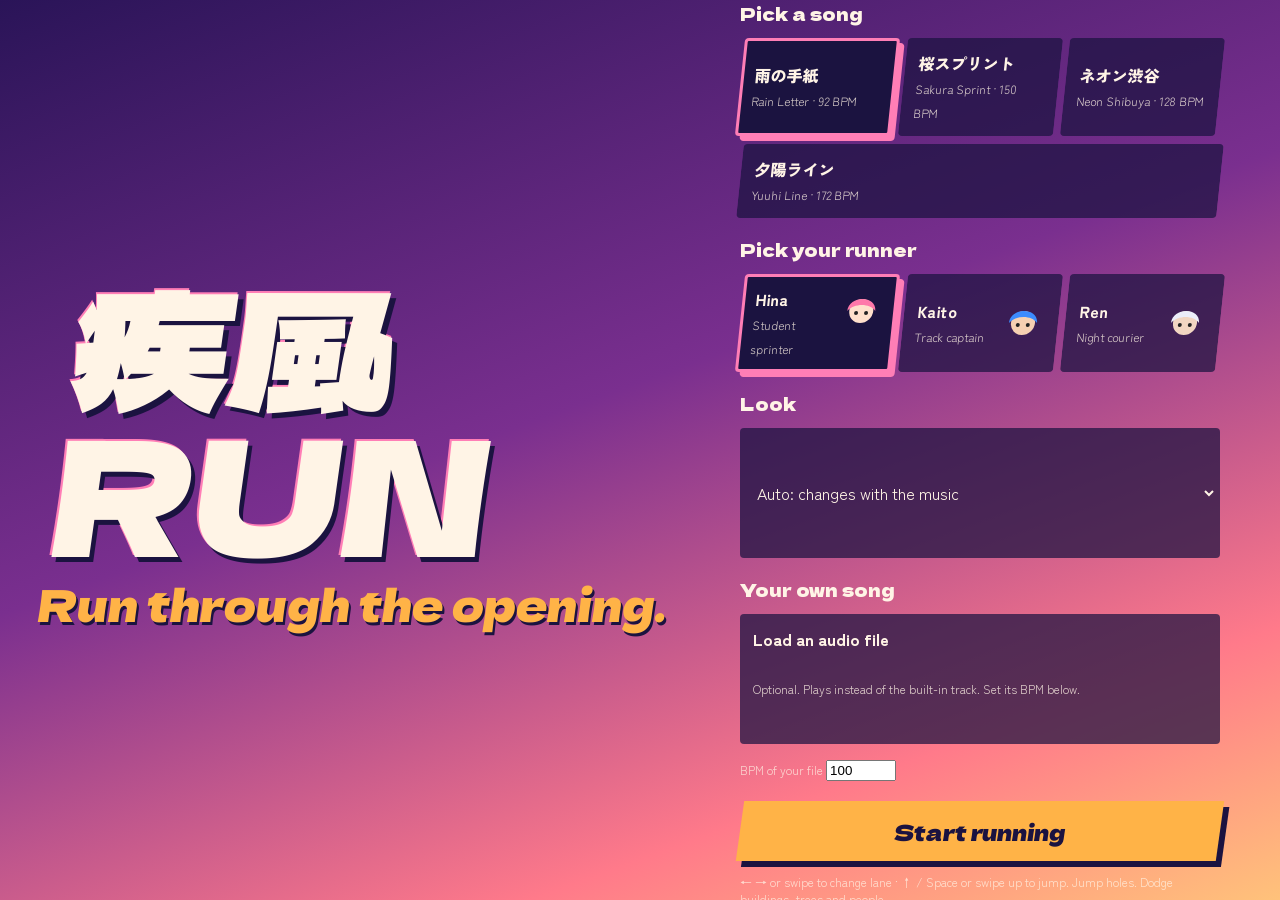
==== index.html @ 224f4721 "Initial commit: Hayate Run browser runner game" ====
<!doctype html>
<html lang="en"><head><meta charset="utf-8">
<meta name="viewport" content="width=device-width, initial-scale=1, viewport-fit=cover">
<title>Hayate Run</title>
<link href="https://fonts.googleapis.com/css2?family=Dela+Gothic+One&family=Zen+Kaku+Gothic+New:wght@500;900&display=swap" rel="stylesheet">
<style>
:root{--ink:#1b1340;--sakura:#ff7eb6;--sun:#ffb347;--mint:#3de0d0;--paper:#fff4e6;--disp:'Dela Gothic One',Impact,sans-serif;--body:'Zen Kaku Gothic New','Hiragino Sans',sans-serif}
*{box-sizing:border-box}
html,body{height:100%;margin:0;background:#1b1340;color:var(--paper);font-family:var(--body);overflow:hidden;touch-action:none;-webkit-user-select:none;user-select:none}
:root{padding-top:env(safe-area-inset-top,0px);padding-bottom:env(safe-area-inset-bottom,0px)}
canvas{position:fixed;inset:0;width:100%;height:100%}
.scr{position:fixed;inset:0;display:flex;align-items:center;justify-content:center;gap:4vw;padding:24px;background:linear-gradient(160deg,#2a1458 0%,#7a2f8f 45%,#ff7a8a 80%,#ffc27a 100%);z-index:5}
.scr.off{display:none}
.title{transform:skewX(-8deg);flex:0 1 auto}
.title b{display:block;font:400 clamp(64px,13vw,160px)/.9 var(--disp);color:var(--paper);text-shadow:5px 5px 0 var(--ink),-2px -2px 0 var(--sakura)}
.title i{display:block;font:400 clamp(22px,4vw,44px)/1.2 var(--disp);font-style:normal;color:var(--sun);margin-top:.4em;text-shadow:3px 3px 0 var(--ink)}
.panel{width:min(480px,100%);display:flex;flex-direction:column;gap:12px}
h2{margin:6px 0 0;font:400 18px var(--disp)}
.row{display:flex;gap:8px;flex-wrap:wrap}
.card{flex:1 1 130px;background:rgba(27,19,64,.72);color:var(--paper);border:3px solid transparent;border-radius:4px;padding:10px;text-align:left;font:inherit;cursor:pointer;transform:skewX(-6deg)}
.card[aria-pressed=true]{border-color:var(--sakura);background:var(--ink);box-shadow:5px 5px 0 var(--sakura)}
.card:focus-visible,.go:focus-visible{outline:3px solid var(--mint);outline-offset:2px}
.card strong{display:block;font-weight:900;font-size:16px}.card span{font-size:12px;opacity:.8}
.card svg{width:44px;height:44px;float:right;margin-left:6px}
.go{margin-top:8px;font:400 22px var(--disp);padding:14px;border:0;background:var(--sun);color:var(--ink);cursor:pointer;transform:skewX(-8deg);box-shadow:6px 6px 0 var(--ink)}
.go:active{transform:skewX(-8deg) translate(3px,3px);box-shadow:3px 3px 0 var(--ink)}
small.h{opacity:.75;font-size:12px}
#hud{position:fixed;top:calc(env(safe-area-inset-top,0px) + 8vh);left:16px;right:16px;display:flex;justify-content:space-between;font:400 22px var(--disp);text-shadow:2px 2px 0 var(--ink);z-index:2;pointer-events:none}
#hud #hp{color:var(--sakura)}
#cap{position:fixed;left:50%;top:22%;font:400 clamp(40px,10vw,110px) var(--disp);color:var(--paper);text-shadow:5px 5px 0 var(--ink),-3px -3px 0 var(--sakura);white-space:nowrap;opacity:0;pointer-events:none;z-index:2;transform:translateX(-50%) skewX(-10deg)}
#cap.pop{animation:pop 1.1s ease-out}
@keyframes pop{0%{opacity:0;transform:translateX(-30%) skewX(-10deg) scale(1.4)}12%{opacity:1;transform:translateX(-50%) skewX(-10deg)}70%{opacity:1}100%{opacity:0;transform:translateX(-62%) skewX(-10deg)}}
#cred{position:fixed;left:6vw;bottom:14vh;z-index:2;pointer-events:none;opacity:0;transform:skewX(-8deg)}
#cred.pop{animation:cr 4s ease-out}
#cred b{display:block;font:400 clamp(28px,6vw,64px) var(--disp);text-shadow:4px 4px 0 var(--ink)}
#cred span{font-weight:900;font-size:clamp(14px,2.4vw,22px);background:var(--ink);padding:2px 10px}
@keyframes cr{0%{opacity:0;transform:translateX(-40px) skewX(-8deg)}10%,75%{opacity:1;transform:skewX(-8deg)}100%{opacity:0}}
#end h1{font:400 clamp(40px,9vw,90px) var(--disp);margin:0;transform:skewX(-8deg);text-shadow:5px 5px 0 var(--ink)}
#sty{position:fixed;right:5vw;bottom:calc(env(safe-area-inset-bottom,0px) + 10vh);font:400 22px var(--disp);opacity:0;z-index:2;background:var(--sun);color:var(--ink);padding:2px 12px;transform:skewX(-10deg);pointer-events:none}
#sty.pop{animation:sty 2s}@keyframes sty{0%{opacity:0;transform:translateX(40px) skewX(-10deg)}10%,80%{opacity:1;transform:skewX(-10deg)}100%{opacity:0}}
select.card{transform:none;width:100%}
@media(max-width:760px){.scr{flex-direction:column;justify-content:flex-start;overflow:auto;gap:12px}.title{margin-top:8px}}
@media(prefers-reduced-motion:reduce){#cap.pop,#cred.pop{animation-duration:.01s}}
</style></head><body>
<canvas id="c"></canvas>
<div id="hud"><span id="sc">0 m</span><span id="hp"></span></div>
<div id="sty"></div><div id="cap"></div><div id="cred"><b id="c1"></b><span id="c2"></span></div>

<div class="scr" id="menu">
  <div class="title"><b>疾風<br>RUN</b><i>Run through the opening.</i></div>
  <div class="panel">
    <h2>Pick a song</h2><div class="row" id="songs"></div>
    <h2>Pick your runner</h2><div class="row" id="chars"></div>
    <h2>Look</h2><select id="look" class="card"><option value="0">Auto: changes with the music</option><option value="1">Anime</option><option value="2">Cartoon</option><option value="3">Paper</option><option value="4">Manga</option><option value="5">Comic</option><option value="6">3D</option><option value="7">Flat 2D</option><option value="8">Realistic</option></select>
    <h2>Your own song</h2><label class="card" style="transform:none"><input id="file" type="file" accept="audio/*" hidden><strong>Load an audio file</strong><br><span id="fn">Optional. Plays instead of the built-in track. Set its BPM below.</span></label>
    <label><small class="h">BPM of your file </small><input id="bpm" type="number" value="100" min="60" max="200" style="width:70px"></label>
    <button class="go" id="go">Start running</button>
    <small class="h">← → or swipe to change lane · ↑ / Space or swipe up to jump. Jump holes. Dodge buildings, trees and people.</small>
  </div>
</div>
<div class="scr off" id="end"><div class="panel" style="text-align:center;align-items:center"><h1 id="eh"></h1><h2 id="es"></h2><button class="go" id="again">Run again</button></div></div>

<script>
const $=s=>document.querySelector(s),cv=$('#c'),ctx=cv.getContext('2d');
const RM=matchMedia('(prefers-reduced-motion:reduce)').matches;
let W,H;function rs(){const d=Math.min(devicePixelRatio||1,2);W=innerWidth;H=innerHeight;cv.width=W*d;cv.height=H*d;ctx.setTransform(d,0,0,d,0,0)}
addEventListener('resize',rs);rs();

/* ---------- data ---------- */
const SC=[0,1,5,7,8]; // Japanese "in" scale
const SONGS=[
{rain:1,sc:[0,2,3,5,7,8,10],n:'Rain Letter',jp:'雨の手紙',bpm:92,root:57,bass:[0,5,2,6],sky:['#161d38','#4d5f96','#c7b4d8'],bld:[[60,70,110],[80,92,135],[100,105,150]],
 mel:[7,-1,6,4,-1,4,2,-1,3,-1,4,6,-1,4,3,-1,7,-1,8,9,-1,8,6,-1,7,6,4,3,2,-1,-1,-1]},
{n:'Sakura Sprint',jp:'桜スプリント',bpm:150,root:57,bass:[0,3,2,4],sky:['#2a1458','#ff6fa5','#ffc27a'],bld:[[70,50,120],[110,70,150],[150,90,170]],
 mel:[4,-1,5,7,-1,5,4,2,4,-1,5,7,9,7,5,-1,2,-1,4,5,-1,4,2,0,2,4,5,4,2,0,-1,-1]},
{n:'Neon Shibuya',jp:'ネオン渋谷',bpm:128,root:52,bass:[0,0,3,2],sky:['#06143a','#2b6cff','#3de0d0'],bld:[[30,50,110],[40,80,150],[20,110,160]],
 mel:[7,-1,-1,5,7,9,-1,7,5,-1,4,5,-1,2,4,-1,7,-1,9,10,9,7,5,-1,4,5,4,2,0,-1,2,-1]},
{n:'Yuuhi Line',jp:'夕陽ライン',bpm:172,root:55,bass:[2,0,3,4],sky:['#3a0d2e','#ff5a3c','#ffd36b'],bld:[[110,40,70],[150,60,70],[90,30,90]],
 mel:[5,5,7,9,7,5,4,-1,2,4,5,4,2,-1,0,-1,5,5,7,9,10,9,7,5,4,5,7,5,4,2,0,-1]}];
const CHARS=[
{n:'Hina',role:'Student sprinter',hair:[255,120,170],skin:[255,224,204],top:[245,245,255],legs:[30,44,120],eye:[255,90,150],long:1,skirt:1,rib:1},
{n:'Kaito',role:'Track captain',hair:[60,140,255],skin:[246,208,178],top:[255,140,40],legs:[30,34,62],eye:[40,90,210],spike:1,band:1,acc:[255,255,255]},
{n:'Ren',role:'Night courier',hair:[236,238,250],skin:[242,214,194],top:[34,34,46],legs:[70,34,56],eye:[255,60,90],scarf:1,acc:[255,60,90]}];
const PEOPLE=[{hair:[50,40,60],skin:[255,220,196],top:[255,200,90],legs:[60,60,100],eye:[60,60,90],long:1,skirt:1},{hair:[130,80,50],skin:[246,208,178],top:[90,200,255],legs:[40,40,70],eye:[60,60,90],spike:1},{hair:[255,230,120],skin:[255,224,204],top:[240,240,240],legs:[200,80,120],eye:[90,60,140],long:1,skirt:1,rib:1},{hair:[30,30,40],skin:[246,208,178],top:[255,110,110],legs:[40,40,60],eye:[40,40,60]}];
const MODES=[{ox:0,oy:3.4,oz:-7.5,la:9,fov:1,roll:0},{ox:6.5,oy:1.4,oz:-1.5,la:1,fov:1.15,roll:.07},{ox:0,oy:12,oz:-5,la:5,fov:.95,roll:0},{ox:-3.2,oy:.7,oz:-4,la:6,fov:1.35,roll:-.1},
{ox:0,oy:16,oz:-3,la:5,fov:1.05,roll:0},{ox:.9,oy:2.7,oz:-3.8,la:7,fov:1.5,roll:0},{ox:0,oy:6,oz:-16,la:10,fov:.8,roll:0},{ox:2,oy:1.8,oz:-3.4,la:3,fov:1.5,roll:.16}];
const STY=[
{k:'anime',n:'Anime',w:'疾風',sh:1,ol:1.6,olc:'#1b1340',bloom:.45,hill:'#6b5aa8',gnd:'#2b1f4f',road:['#5a4a86','#52427c'],walk:['#3d3566','#392f60']},
{k:'cartoon',n:'Cartoon',w:'BOING!',sh:.5,ol:3.5,olc:'#111',bloom:.15,sky:['#3ab8ff','#8fe3ff','#fff3a0'],hill:'#4fd0a0',gnd:'#6be28a',road:['#ff9ec7','#ff8ab9'],walk:['#ffe36e','#ffd84a'],bc:[[255,120,120],[120,200,255],[255,220,90]]},
{k:'paper',n:'Paper',w:'紙',sh:.35,ol:1.2,olc:'#5a3d2b',paper:1,bloom:.1,shd:['rgba(70,45,20,.5)',0,5,6],sky:['#f6e7c8','#f1d3a6','#efc39a'],hill:'#d9a77a',gnd:'#d9bf8f',road:['#c9a27a','#bf986f'],walk:['#e6cfa3','#ddc596'],bc:[[230,190,150],[200,160,120],[240,215,170]]},
{k:'manga',n:'Manga',w:'ドン！',sh:.2,ol:2.8,olc:'#000',gray:1,tone:1,sky:['#ffffff','#f1f1f1','#dcdcdc'],hill:'#bbb',gnd:'#e8e8e8',road:['#8a8a8a','#7d7d7d'],walk:['#bdbdbd','#b0b0b0'],bc:[[235,235,235],[200,200,200],[250,250,250]]},
{k:'comic',n:'Comic',w:'POW!',sh:.6,ol:3.2,olc:'#000',dots:1,bloom:.1,sky:['#ffe14d','#ff9a3d','#ff4f9a'],hill:'#ff4f9a',gnd:'#ff7ab8',road:['#3a2d7c','#33276f'],walk:['#ffd23f','#f5c518'],bc:[[255,80,140],[80,200,255],[255,220,60]]},
{k:'3d',n:'3D',w:'DEPTH',sh:1.8,ol:0,bloom:.9,shd:['rgba(0,0,0,.45)',16,0,8],sky:['#050a22','#1a4fd0','#3de0d0'],hill:'#16307a',gnd:'#101638',road:['#2a3358','#242c4e'],walk:['#3b4676','#343e6a'],bc:[[60,90,200],[40,150,200],[110,80,200]]},
{k:'flat',n:'Flat 2D',w:'2D',sh:0,ol:0,bloom:0,sky:['#ffd36b','#ffd36b','#ffd36b'],hill:'#ffb04a',gnd:'#ff8a5b',road:['#5b6bff','#5560f0'],walk:['#3b44c0','#3b44c0'],bc:[[91,107,255],[255,111,145],[60,200,170]]},
{k:'real',n:'Realistic',w:'REAL',sh:1.4,ol:0,bloom:.3,real:1,shd:['rgba(0,0,0,.5)',12,0,6],sky:['#2a3342','#6b7a8f','#b9b8b0'],hill:'#3a4656',gnd:'#2c3a2c',road:['#3b3d44','#36383f'],walk:['#585a60','#52545a'],bc:[[92,88,96],[110,100,92],[72,78,90]]}];
let ST=STY[0];
const STYSEQ=[0,5,1,6,3,7,4,2],DROPSEQ=[6,7,3,4,1,2,0,7];
function mkPat(w,fn){const c=document.createElement('canvas');c.width=c.height=w;fn(c.getContext('2d'),w);return ctx.createPattern(c,'repeat')}
const pDot=(col,w,r)=>mkPat(w,(x,z)=>{x.fillStyle='#fff';x.fillRect(0,0,z,z);x.fillStyle=col;x.beginPath();x.arc(z/2,z/2,r,0,7);x.fill()});
const pK=pDot('#555',12,3),pC=pDot('#ff4f9a',18,5.5),pPaper=mkPat(128,(x,z)=>{x.fillStyle='#fff';x.fillRect(0,0,z,z);for(let i=0;i<900;i++){x.fillStyle=`rgba(120,90,50,${Math.random()*.2})`;x.fillRect(Math.random()*z,Math.random()*z,1+Math.random()*2,1)}});
const bc=document.createElement('canvas'),bx=bc.getContext('2d');
const SEQ=[0,1,0,7,0,3,0,2],WORDS=['駆け抜けろ！','風になれ','止まるな','未来へ','全力疾走！'];
const LANE=2.4;
const rgb=(c,k=1)=>`rgb(${Math.min(255,c[0]*k|0)},${Math.min(255,c[1]*k|0)},${Math.min(255,c[2]*k|0)})`;

/* ---------- menu ---------- */
let si=0,ci=0;
const icon=c=>`<svg viewBox="0 0 44 44"><circle cx="22" cy="24" r="12" fill="${rgb(c.skin)}"/><path d="M8 24C8 8 36 8 36 24 30 16 14 16 8 24Z" fill="${rgb(c.hair)}"/><circle cx="17" cy="26" r="2" fill="#222"/><circle cx="27" cy="26" r="2" fill="#222"/></svg>`;
function build(id,arr,get,html){const el=$(id);el.innerHTML='';arr.forEach((a,i)=>{const b=document.createElement('button');b.className='card';b.innerHTML=html(a);b.setAttribute('aria-pressed',i==get());b.onclick=()=>{set(i);[...el.children].forEach((x,j)=>x.setAttribute('aria-pressed',j==i))};el.appendChild(b)})}
let set;
set=i=>{si=i};build('#songs',SONGS,()=>si,s=>`<strong>${s.jp}</strong><span>${s.n} · ${s.bpm} BPM</span>`);
set=i=>{ci=i};build('#chars',CHARS,()=>ci,c=>`${icon(c)}<strong>${c.n}</strong><span>${c.role}</span>`);
// rebind song handlers (build captured `set` at click time, so rebuild songs with its own setter)
(()=>{const el=$('#songs');[...el.children].forEach((b,i)=>b.onclick=()=>{si=i;[...el.children].forEach((x,j)=>x.setAttribute('aria-pressed',j==i))})})();

/* ---------- audio (original synth tracks) ---------- */
let ac,master,noise,t0,nextT,step,song,timer,lp,src,rn,custom;
const mf=m=>440*Math.pow(2,(m-69)/12),dg=d=>{const S=song.sc||SC,n=S.length;return S[((d%n)+n)%n]+12*Math.floor(d/n)};
function tone(f,t,d,type,v){const o=ac.createOscillator(),g=ac.createGain();o.type=type;o.frequency.value=f;g.gain.setValueAtTime(v,t);g.gain.exponentialRampToValueAtTime(.0008,t+d);o.connect(g);g.connect(master);o.start(t);o.stop(t+d+.02)}
function kick(t,v=.9){const o=ac.createOscillator(),g=ac.createGain();o.frequency.setValueAtTime(150,t);o.frequency.exponentialRampToValueAtTime(40,t+.12);g.gain.setValueAtTime(v,t);g.gain.exponentialRampToValueAtTime(.001,t+.18);o.connect(g);g.connect(master);o.start(t);o.stop(t+.2)}
function hat(t,v,hp,d=.06){const n=ac.createBufferSource(),g=ac.createGain(),f=ac.createBiquadFilter();n.buffer=noise;f.type='highpass';f.frequency.value=hp;g.gain.setValueAtTime(v,t);g.gain.exponentialRampToValueAtTime(.001,t+d);n.connect(f);f.connect(g);g.connect(master);n.start(t);n.stop(t+d+.02)}
function riser(t,d){const o=ac.createOscillator(),g=ac.createGain();o.type='sawtooth';o.frequency.setValueAtTime(160,t);o.frequency.exponentialRampToValueAtTime(2400,t+d);g.gain.setValueAtTime(.005,t);g.gain.exponentialRampToValueAtTime(.09,t+d*.98);g.gain.linearRampToValueAtTime(0,t+d+.05);o.connect(g);g.connect(master);o.start(t);o.stop(t+d+.1)}
// structure in beats: 0-16 intro, 16-48 verse, 48-64 build (crescendo), 64-112 drop, 112-128 outro
function sched(){while(nextT<ac.currentTime+.25){const bs=60/song.bpm,sd=bs/2,t=nextT,i=step%32,b=step/2,ch=song.bass[(step>>3)%4],build=b>=48&&b<64,drop=b>=64&&b<112;
 if(step==0)lp.frequency.setValueAtTime(2500,t);
 if(step==32){lp.frequency.setValueAtTime(2500,t);lp.frequency.exponentialRampToValueAtTime(16000,t+bs*8)}
 if(step==96){lp.frequency.setValueAtTime(1200,t);lp.frequency.exponentialRampToValueAtTime(16000,t+bs*16);riser(t,bs*16)}
 if(step==224){lp.frequency.setValueAtTime(16000,t);lp.frequency.exponentialRampToValueAtTime(2500,t+bs*8)}
 const an=song.root+dg(ch+[0,2,4,7,4,2,4,2][step%8])+12;
 tone(mf(an),t,sd*3,'triangle',drop?.06:.1);tone(mf(an+12),t,sd*2,'sine',.04);
 if(step%8==0)tone(mf(song.root+dg(ch)),t,sd*8,'sawtooth',build?.04:.025);
 if(b>=8&&step%2==0)tone(mf(song.root-12+dg(ch)),t,sd*1.8,'triangle',.28);
 const m=song.mel[i];if(m>=0&&b>=24&&b<112){tone(mf(song.root+12+dg(m)),t,sd*1.7,drop?'square':'triangle',drop?.06:.1);if(drop)tone(mf(song.root+24+dg(m)),t,sd*1.2,'sawtooth',.025)}
 if(b>=16&&b<48){if(step%8==0)kick(t,.5);if(b>=32&&step%2)hat(t,.1,8000)}
 if(build){if(step%2==0)hat(t,.15+.35*(b-48)/16,2500);if(b>=56)hat(t+sd/2,.3,2500);if(b>=62){hat(t+sd/4,.4,2500);hat(t+sd*.75,.4,2500)}}
 if(drop){if(step%2==0)kick(t,1);if(step%4==2)hat(t,.6,2200);if(step%2)hat(t,.22,8000);if(step==128)hat(t,.9,1500,.9)}
 nextT+=sd;step++}}
function startMusic(){ac=ac||new (window.AudioContext||window.webkitAudioContext)();ac.resume();
 master=ac.createGain();master.gain.value=.55;lp=ac.createBiquadFilter();lp.type='lowpass';lp.frequency.value=song.buf?20000:2500;master.connect(lp);lp.connect(ac.destination);
 noise=ac.createBuffer(1,ac.sampleRate*.2,ac.sampleRate);const d=noise.getChannelData(0);for(let i=0;i<d.length;i++)d[i]=Math.random()*2-1;
 step=0;t0=nextT=ac.currentTime+.15;
 if(song.buf){src=ac.createBufferSource();src.buffer=song.buf;src.connect(master);src.start(t0)}else timer=setInterval(sched,40)}
function stopMusic(){clearInterval(timer);if(src){try{src.stop()}catch(e){}src=null}if(master)master.gain.setTargetAtTime(0,ac.currentTime,.1)}

/* ---------- camera / projection ---------- */
const cam={...MODES[0],x:0,y:3,z:-7,yaw:0,pit:0,roll:0};
function P(x,y,z,clamp){const dx=x-cam.x,dy=y-cam.y,dz=z-cam.z,c=Math.cos(cam.yaw),s=Math.sin(cam.yaw);
 const x1=dx*c-dz*s,z1=dx*s+dz*c,cp=Math.cos(cam.pit),sp=Math.sin(cam.pit);
 const y1=dy*cp-z1*sp;let z2=dy*sp+z1*cp;if(z2<.3){if(!clamp)return null;z2=.3}
 const f=Math.min(H*.95,W*1.1)*cam.fov/z2;return[W/2+x1*f,H/2-y1*f,z2,f]}
function quad(a,b,c,d,fill,ol){if(!a||!b||!c||!d)return;ctx.fillStyle=fill;ctx.beginPath();ctx.moveTo(a[0],a[1]);ctx.lineTo(b[0],b[1]);ctx.lineTo(c[0],c[1]);ctx.lineTo(d[0],d[1]);ctx.closePath();ctx.fill();if(ol&&ST.ol){ctx.strokeStyle=ST.olc;ctx.lineWidth=ST.ol;ctx.lineJoin='round';ctx.stroke()}}
function box(x,y,z,w,h,d,c){const x0=x-w/2,x1=x+w/2,z0=z-d/2,z1=z+d/2,y1=y+h;
 const A=P(x0,y,z0),B=P(x1,y,z0),C=P(x1,y1,z0),D=P(x0,y1,z0),E=P(x0,y,z1),F=P(x1,y,z1),G=P(x1,y1,z1),K=P(x0,y1,z1);
 [[D,C,G,K,1.15],[A,B,C,D,.92],[E,F,G,K,.7],[A,E,K,D,.74],[B,F,G,C,.82]].filter(f=>f[0]&&f[1]&&f[2]&&f[3])
 .sort((a,b)=>(b[0][2]+b[1][2]+b[2][2]+b[3][2])-(a[0][2]+a[1][2]+a[2][2]+a[3][2])).forEach(f=>quad(f[0],f[1],f[2],f[3],rgb(c,1+(f[4]-1)*ST.sh),1))}
function ball(x,y,z,r,fill){const p=P(x,y,z);if(!p)return;ctx.fillStyle=fill;ctx.beginPath();ctx.arc(p[0],p[1],r*p[3],0,7);ctx.fill();if(ST.ol){ctx.strokeStyle=ST.olc;ctx.lineWidth=ST.ol;ctx.stroke()}}
function wins(x,z,w,h,d){const zz=z-d/2-.02,cols=3,rows=Math.floor(h/1.4);if(zz-cam.z<2)return;
 for(let r=0;r<rows;r++)for(let c=0;c<cols;c++){const wx=x-w/2+(c+.5)*w/cols,wy=.7+r*1.4;
 quad(P(wx-.22,wy,zz),P(wx+.22,wy,zz),P(wx+.22,wy+.6,zz),P(wx-.22,wy+.6,zz),(r*7+c*3)%4==0?'#ffe9a0':'#26335f')}}

/* ---------- game state ---------- */
let G,objs,decor,petals,running=false,last=0,lines=[];
const sg=[];for(let i=0;i<44;i++)lines.push(Math.random()*6.28);
function reset(){song=SONGS[si];const ch=CHARS[ci];
 G={ts:1,tsT:1,bp:0,styT:0,lock:0,t:0,dist:0,px:0,lane:0,py:0,vy:0,ph:0,lives:3,inv:0,pulse:0,flash:0,red:0,shake:0,mode:0,lastBeat:-1,next:22,ch,cap:0};
 objs=[];decor=[];for(let i=0;i<30;i++){const side=i%2?1:-1;decor.push(mkDecor(side,(i>>1)*10+Math.random()*4))}
 petals=Array.from({length:36},()=>({x:Math.random(),y:Math.random(),v:.05+Math.random()*.1,r:3+Math.random()*4,s:Math.random()*6}));
 Object.assign(cam,MODES[0])}
function mkDecor(side,z){return{x:side*(7.5+Math.random()*7),z,w:3+Math.random()*3,h:5+Math.random()*14,d:4,ci:Math.random()*3|0,sd:Math.random()*9|0,tree:Math.random()<.3,th:3+Math.random()*2}}
function spawnRow(){const types=['building','tree','person','hole','hole','tree','person'];const n=Math.random()<.45?2:1;const lanes=[-1,0,1].sort(()=>Math.random()-.5).slice(0,n);
 lanes.forEach(l=>{const t=types[Math.random()*types.length|0],o={t,x:l*LANE,z:95,hit:false,ci:Math.random()*3|0,sd:Math.random()*9|0};
  if(t=='building'){o.w=2.2;o.d=3;o.h=4+Math.random()*4}
  if(t=='tree'){o.w=.9;o.d=.9;o.h=3.4;o.pink=Math.random()<.6}
  if(t=='person'){o.w=.8;o.d=.6;o.h=1.9;o.pal=PEOPLE[Math.random()*4|0]}
  if(t=='hole'){o.w=2;o.d=2.6;o.h=0}objs.push(o)})}

function cap(t){const w=$('#cap');w.textContent=t;w.classList.remove('pop');void w.offsetWidth;w.classList.add('pop')}
function setStyle(i){ST=STY[G.lock?G.lock-1:i];G.styT=1;const e=$('#sty');e.textContent=ST.n;e.classList.remove('pop');void e.offsetWidth;e.classList.add('pop')}
function onBeat(bi){
 if(bi==0){setStyle(0);G.mode=0}
 else if(bi<48&&bi%8==0){G.mode=SEQ[(bi/8)%8|0];G.flash=.6;cap(WORDS[(bi/8)%5|0])}
 if(bi==48){setStyle(2);G.mode=5;G.tsT=.3;cap('時が止まる')}
 if(bi==60){setStyle(3);cap('息を止めて')}
 if(bi==64){setStyle(4);G.mode=6;G.tsT=1.3;G.flash=1.6;G.shake=.6;G.next=10;cap('POW!')}
 if(bi>64&&bi<112&&(bi-64)%4==0){const k=((bi-64)/4)%8;setStyle(STYSEQ[k]);G.mode=DROPSEQ[k];G.flash=.8;G.shake=.25;cap(ST.w)}
 if(bi==112){setStyle(0);G.mode=0;G.tsT=1;cap('また明日')}}
function hit(){if(G.inv>0)return;G.lives--;G.inv=1.6;G.shake=.5;G.red=1;if(G.lives<=0)finish(false)}
function finish(win){running=false;stopMusic();$('#hud').style.display='none';
 $('#eh').textContent=win?'Stage clear!':'Tripped up';$('#es').textContent=`${song.n} · ${G.dist|0} m`;$('#end').classList.remove('off')}
function update(dt){const bt=(ac.currentTime-t0)*song.bpm/60,bi=Math.floor(bt);
 if(bi!==G.lastBeat){G.lastBeat=bi;G.pulse=1;onBeat(bi)}
 G.ts+=(G.tsT-G.ts)*(1-Math.exp(-dt*2.5));const d2=dt*G.ts,d3=dt*Math.max(G.ts,.7);
 G.bp=bt>=48&&bt<64?(bt-48)/16:0;G.t+=d2;G.styT=Math.max(0,G.styT-dt*2.2);
 G.pulse*=Math.pow(.02,dt);G.flash*=Math.pow(.003,dt);G.red*=Math.pow(.05,dt);G.shake*=Math.pow(.01,dt);G.inv=Math.max(0,G.inv-dt);
 const sp=15+song.bpm*.03+Math.min(G.dist/500,5);G.sp=sp;G.dist+=sp*d2;
 G.px+=(G.lane*LANE-G.px)*(1-Math.exp(-d3*14));
 if(G.py>0||G.vy>0){G.vy-=26*d2;G.py+=G.vy*d2;if(G.py<=0){G.py=0;G.vy=0}}
 G.ph+=d2*sp*.55;
 objs.forEach(o=>o.z-=sp*d2);objs=objs.filter(o=>o.z>-12);
 decor.forEach(d=>{d.z-=sp*d2;if(d.z<-14)Object.assign(d,mkDecor(d.x<0?-1:1,d.z+300))});
 G.next-=sp*d2;if(G.next<=0){spawnRow();G.next=sp*120/song.bpm}
 objs.forEach(o=>{if(o.hit||Math.abs(o.z)>o.d/2+.3||Math.abs(o.x-G.px)>o.w/2+.35)return;
  if(o.t=='hole'){if(G.py<.25&&Math.abs(o.z)<o.d/2-.5){o.hit=true;hit()}}else if(G.py<o.h-.1){o.hit=true;hit()}});
 if(bi>=128)finish(true);
 $('#sc').textContent=(G.dist|0)+' m';$('#hp').textContent='♥'.repeat(G.lives)}

/* ---------- render ---------- */
function render(dt){
 const m=MODES[G.mode],k=1-Math.exp(-dt*9);
 for(const key of['ox','oy','oz','la','fov','roll'])cam[key]+=(m[key]-cam[key])*k;
 const rollA=RM?0:cam.roll,fovB=cam.fov;cam.fov+=G.bp*.7;
 cam.x=G.px*.7+cam.ox;cam.y=cam.oy+G.pulse*.08;cam.z=cam.oz;
 const tx=G.px,ty=1.2,tz=cam.la;cam.yaw=Math.atan2(tx-cam.x,tz-cam.z);cam.pit=Math.atan2(ty-cam.y,Math.hypot(tx-cam.x,tz-cam.z));
 const sk=ST.sky||song.sky;ctx.save();
 if(G.shake>.02&&!RM)ctx.translate((Math.random()-.5)*G.shake*30,(Math.random()-.5)*G.shake*30);
 ctx.translate(W/2,H/2);ctx.rotate(rollA);ctx.translate(-W/2,-H/2);
 const hz=P(0,0,4000,true)[1];
 const g=ctx.createLinearGradient(0,hz-H*.8,0,hz);g.addColorStop(0,sk[0]);g.addColorStop(.6,sk[1]);g.addColorStop(1,sk[2]);
 ctx.fillStyle=g;ctx.fillRect(-W,-H,W*3,hz+H);
 const sx=W/2-cam.yaw*W*.8;ctx.fillStyle=sk[2];ctx.globalAlpha=.9;ctx.beginPath();ctx.arc(sx,hz-H*.12,H*.13*(1+G.pulse*.05),0,7);ctx.fill();ctx.globalAlpha=1;
 {const hx=W*.78-cam.yaw*W*.8,hw=W*.4,hh=H*.2;ctx.fillStyle=ST.hill;ctx.beginPath();ctx.moveTo(hx-hw,hz);ctx.lineTo(hx-hw*.14,hz-hh);ctx.lineTo(hx+hw*.14,hz-hh);ctx.lineTo(hx+hw,hz);ctx.fill();ctx.fillStyle='rgba(255,255,255,.85)';ctx.beginPath();ctx.moveTo(hx-hw*.14-hw*.1,hz-hh*.72);ctx.lineTo(hx-hw*.14,hz-hh);ctx.lineTo(hx+hw*.14,hz-hh);ctx.lineTo(hx+hw*.14+hw*.1,hz-hh*.72);ctx.lineTo(hx+hw*.03,hz-hh*.8);ctx.lineTo(hx-hw*.05,hz-hh*.7);ctx.fill()}
 ctx.fillStyle=ST.gnd;ctx.fillRect(-W,hz,W*3,H*2);
 // road
 for(let z=-24;z<100;z+=4){const alt=(Math.floor((z+G.dist)/4))&1,a=1-Math.max(0,(z-50)/50);ctx.globalAlpha=a;
  quad(P(-6.2,0,z,1),P(6.2,0,z,1),P(6.2,0,z+4.05,1),P(-6.2,0,z+4.05,1),ST.road[1-alt]);
  quad(P(-3.9,0,z,1),P(3.9,0,z,1),P(3.9,0,z+4.05,1),P(-3.9,0,z+4.05,1),ST.walk[1-alt])}
 ctx.globalAlpha=1;
 for(let z=-24+(4-G.dist%4)%4-4;z<90;z+=4)for(const lx of[-1.2,1.2])quad(P(lx-.07,0,z,1),P(lx+.07,0,z,1),P(lx+.07,0,z+1.8,1),P(lx-.07,0,z+1.8,1),'rgba(255,244,230,.7)');
 // items
 const items=[],dd=(x,z)=>(x-cam.x)**2+(z-cam.z)**2,fog=z=>Math.max(0,Math.min(1,(100-z)/40)),BC=ST.bc||song.bld;
 decor.forEach(d=>items.push({k:dd(d.x,d.z),a:fog(d.z),f:()=>S(d.x,d.z,()=>d.tree?tree(d.th,d.ci&1):bld(d.w,d.h,BC[d.ci],d.sd))}));
 objs.forEach(o=>items.push({k:dd(o.x,o.z)+(o.t=='hole'?1e5:0),a:fog(o.z),f:()=>{
  if(o.t=='hole'){const x0=o.x-o.w/2,x1=o.x+o.w/2,z0=o.z-o.d/2,z1=o.z+o.d/2;quad(P(x0-.15,0,z0-.15,1),P(x1+.15,0,z0-.15,1),P(x1+.15,0,z1+.15,1),P(x0-.15,0,z1+.15,1),'#ffb347');quad(P(x0,0,z0,1),P(x1,0,z0,1),P(x1,0,z1,1),P(x0,0,z1,1),'#08050f')}
  else if(o.t=='building')S(o.x,o.z,()=>bld(o.w,o.h,BC[o.ci],o.sd));
  else if(o.t=='tree')S(o.x,o.z,()=>tree(o.h,o.pink));
  else S(o.x,o.z,()=>{ctx.scale(.92,.92);chara(o.pal,0,0)})}}));
 items.push({k:dd(G.px,0),a:1,f:()=>{if(G.inv>0&&Math.floor(G.t*14)%2)return;S(G.px,0,()=>{ctx.translate(0,G.py);chara(G.ch,G.ph,G.py>0?.4:1)})}});
 items.sort((a,b)=>b.k-a.k).forEach(i=>{ctx.globalAlpha=i.a;i.f()});ctx.globalAlpha=1;ctx.restore();
 // overlays
 cam.fov=fovB;
 const cx=W/2,cy=H*.48,sp=G.sp||20,gr=ST.gray;ctx.save();ctx.lineCap='round';
 const inten=(.15+G.pulse*.25+G.flash*.35+Math.min(sp/60,.2))*(gr?1.7:1)*(1-G.bp*.7);
 lines.forEach((a,i)=>{const r0=Math.min(W,H)*(.38+((i*37)%10)/40),r1=r0+Math.min(W,H)*(.25+Math.random()*.25*inten*2);
  ctx.strokeStyle=gr?`rgba(0,0,0,${Math.min(.9,inten*.8)})`:`rgba(255,244,230,${inten*.55})`;ctx.lineWidth=1+(i%3);ctx.beginPath();ctx.moveTo(cx+Math.cos(a)*r0,cy+Math.sin(a)*r0*.8);ctx.lineTo(cx+Math.cos(a)*r1,cy+Math.sin(a)*r1*.8);ctx.stroke()});
 ctx.restore();
 if(song.rain){rn=rn||Array.from({length:110},()=>({x:Math.random(),y:Math.random(),v:.9+Math.random()*.6}));
  ctx.strokeStyle='rgba(215,228,255,.5)';ctx.lineWidth=1.2;ctx.beginPath();rn.forEach(r=>{r.y+=r.v*dt*G.ts*1.5;r.x-=r.v*dt*G.ts*.3;if(r.y>1.05){r.y=-.05;r.x=Math.random()*1.2}ctx.moveTo(r.x*W,r.y*H);ctx.lineTo(r.x*W-5,r.y*H+22*r.v)});ctx.stroke()}
 else{ctx.fillStyle='#ffb6d5';petals.forEach(p=>{p.x-=p.v*dt*1.5;p.y+=p.v*dt*2.5;if(p.x<-.05||p.y>1.05){p.x=1.05;p.y=Math.random()*.6-.1}ctx.globalAlpha=.8;ctx.beginPath();ctx.ellipse(p.x*W,p.y*H,p.r,p.r*.55,p.s+G.t,0,7);ctx.fill()});ctx.globalAlpha=1}
 post();bloom((ST.bloom||0)+G.bp*.7+G.flash*.4);
 if(G.flash>.02){ctx.fillStyle=`rgba(255,255,255,${Math.min(1,G.flash*.7)})`;ctx.fillRect(0,0,W,H)}
 if(G.red>.02){ctx.fillStyle=`rgba(255,40,70,${G.red*.45})`;ctx.fillRect(0,0,W,H)}
 if(G.bp>.01){const g2=ctx.createRadialGradient(W/2,H/2,H*.2,W/2,H/2,H*.9);g2.addColorStop(0,'rgba(255,255,255,0)');g2.addColorStop(1,`rgba(255,235,245,${G.bp*.55})`);ctx.fillStyle=g2;ctx.fillRect(0,0,W,H)}
 if(G.styT>.01){const p=1-G.styT,x=-H+p*(W+H*2),bw=W*.35;ctx.fillStyle=gr?'#000':'#fff';ctx.globalAlpha=Math.sin(p*3.14)*.85;ctx.beginPath();ctx.moveTo(x,0);ctx.lineTo(x+bw,0);ctx.lineTo(x+bw-H*.5,H);ctx.lineTo(x-H*.5,H);ctx.fill();ctx.globalAlpha=1}
 const bar=H*.075;ctx.fillStyle='#0d0820';ctx.fillRect(0,0,W,bar);ctx.fillRect(0,H-bar,W,bar)}
function post(){const s=ST,o='globalCompositeOperation',gray=a=>{ctx[o]='saturation';ctx.globalAlpha=a;ctx.fillStyle='#888';ctx.fillRect(0,0,W,H);ctx.globalAlpha=1};
 ctx.save();
 if(s.gray)gray(1);
 if(s.paper){gray(.45);ctx[o]='multiply';ctx.fillStyle=pPaper;ctx.fillRect(0,0,W,H);ctx[o]='soft-light';ctx.fillStyle='rgba(255,215,160,.55)';ctx.fillRect(0,0,W,H)}
 if(s.tone||s.dots){ctx[o]='multiply';ctx.globalAlpha=s.tone?.55:.4;ctx.fillStyle=s.tone?pK:pC;ctx.fillRect(0,0,W,H)}
 if(s.real){gray(.3);const v=ctx.createRadialGradient(W/2,H/2,H*.3,W/2,H/2,H*.9);v.addColorStop(0,'rgba(0,0,0,0)');v.addColorStop(1,'rgba(0,0,10,.6)');ctx[o]='source-over';ctx.fillStyle=v;ctx.fillRect(0,0,W,H);ctx[o]='multiply';ctx.globalAlpha=.25;ctx.translate(-Math.random()*128,-Math.random()*128);ctx.fillStyle=pPaper;ctx.fillRect(0,0,W+128,H+128)}
 ctx.restore()}
function bloom(a){if(a<.02)return;const w=bc.width=W>>3,h=bc.height=H>>3;bx.drawImage(cv,0,0,w,h);ctx.save();ctx.globalCompositeOperation='screen';ctx.globalAlpha=Math.min(.85,a);ctx.drawImage(bc,0,0,W,H);ctx.drawImage(bc,-10,-10,W+20,H+20);ctx.restore()}

let K=1;
function S(x,z,fn){const p=P(x,0,z);if(!p)return;K=p[3];ctx.save();ctx.translate(p[0],p[1]);ctx.scale(K,-K);ctx.lineJoin='round';ctx.lineCap='round';
 if(ST.k!='flat'){ctx.fillStyle='rgba(0,0,0,.28)';ctx.beginPath();ctx.ellipse(0,0,.8,.22,0,0,7);ctx.fill()}
 const h=ST.shd;if(h){ctx.shadowColor=h[0];ctx.shadowBlur=h[1];ctx.shadowOffsetX=h[2];ctx.shadowOffsetY=h[3]}
 fn();ctx.restore()}
const sc=(c,k)=>rgb(c,1+(k-1)*ST.sh),lg=(y0,y1,a,b)=>{const g=ctx.createLinearGradient(0,y0,0,y1);g.addColorStop(0,a);g.addColorStop(1,b);return g};
function F(f){ctx.fillStyle=f;ctx.fill();if(ST.ol){ctx.lineWidth=ST.ol/K;ctx.strokeStyle=ST.olc;ctx.stroke()}}
function circ(x,y,r,f){ctx.beginPath();ctx.arc(x,y,r,0,7);F(f)}
function limb(x1,y1,x2,y2,w,c){ctx.beginPath();ctx.moveTo(x1,y1);ctx.lineTo(x2,y2);if(ST.ol){ctx.lineWidth=w+2*ST.ol/K;ctx.strokeStyle=ST.olc;ctx.stroke()}ctx.lineWidth=w;ctx.strokeStyle=c;ctx.stroke()}
function sm(p){ctx.beginPath();const n=p.length;for(let i=0;i<n;i++){const a=p[(i-1+n)%n],b=p[i],c=p[(i+1)%n],d=p[(i+2)%n];if(!i)ctx.moveTo(b[0],b[1]);ctx.bezierCurveTo(b[0]+(c[0]-a[0])/6,b[1]+(c[1]-a[1])/6,c[0]-(d[0]-b[0])/6,c[1]-(d[1]-b[1])/6,c[0],c[1])}ctx.closePath()}
function rr(x,y,w,h,r){ctx.beginPath();if(ctx.roundRect&&r>0)ctx.roundRect(x,y,w,h,r);else ctx.rect(x,y,w,h)}
function chara(c,ph,run){
 const sw=Math.sin(ph)*run,w=Math.sin(G.t*9)*.07,H1=sc(c.hair,1),H2=sc(c.hair,.7),H3=sc(c.hair,1.4),SK=rgb(c.skin),hg=ST.sh>1;
 ctx.translate(0,run?Math.abs(Math.sin(ph))*.07:0);
 if(c.long)sm([[-.36,1.72],[-.1,1.97],[.3,1.85],[.42,1.4],[.4,.95+w],[.2,.62+w*2],[0,.9],[-.2,.6-w*2],[-.4,.95-w],[-.42,1.4]]);else sm([[-.34,1.72],[0,2],[.34,1.72],[.32,1.4],[-.32,1.4]]);F(H2);
 if(c.scarf){sm([[.12,1.32],[.45,1.3+w],[.9,1.34+w*2],[1.05,1.22],[.6,1.16],[.15,1.12]]);F(rgb(c.acc))}
 for(const d of[-1,1]){const s=sw*d,hx=d*.12,fx=hx+s*.3,fy=.07+Math.max(0,Math.cos(ph+(d>0?0:3.14)))*.25*run,kx=hx+s*.14+.05;
  limb(hx,.95,kx,.52,.17,rgb(c.legs));limb(kx,.52,fx,fy+.08,.14,c.skirt?SK:rgb(c.legs));ctx.beginPath();ctx.ellipse(fx+.04,fy+.03,.14,.07,0,0,7);F('#f4f4f4')}
 if(c.skirt){sm([[-.26,1.05],[.26,1.05],[.42,.66+w*.3],[0,.6],[-.42,.66-w*.3]]);F(rgb(c.legs))}
 sm([[-.25,1.42],[.25,1.42],[.3,1],[.22,.88],[-.22,.88],[-.3,1]]);F(hg?lg(1.4,.88,sc(c.top,1.2),sc(c.top,.8)):rgb(c.top));
 if(c.skirt){sm([[-.25,1.42],[.25,1.42],[.1,1.2],[-.1,1.2]]);F(rgb(c.legs))}
 for(const d of[-1,1]){const s=-sw*d,sx=d*.3,ex=sx+d*.12,ey=1.12+s*.08;limb(sx,1.34,ex,ey,.13,rgb(c.top));limb(ex,ey,sx+d*.1+s*.04,.95+s*.22,.11,SK)}
 limb(0,1.36,0,1.46,.12,SK);
 sm([[-.27,1.7],[-.23,1.86],[0,1.94],[.23,1.86],[.27,1.7],[.2,1.46],[0,1.37],[-.2,1.46]]);F(SK);
 for(const d of[-1,1]){const x=d*.115,y=1.64;
  ctx.beginPath();ctx.ellipse(x,y,.085,.105,0,0,7);F('#fff');
  ctx.beginPath();ctx.ellipse(x,y-.01,.066,.09,0,0,7);ctx.fillStyle=hg?lg(y+.08,y-.1,rgb(c.eye,1.4),rgb(c.eye,.6)):rgb(c.eye);ctx.fill();
  ctx.beginPath();ctx.ellipse(x,y-.015,.032,.055,0,0,7);ctx.fillStyle='#1a1030';ctx.fill();
  ctx.fillStyle='#fff';ctx.beginPath();ctx.arc(x+.025,y+.04,.024,0,7);ctx.fill();ctx.beginPath();ctx.arc(x-.02,y-.04,.012,0,7);ctx.fill();
  ctx.beginPath();ctx.arc(x,y,.09,.25,2.9);ctx.lineWidth=.03;ctx.strokeStyle='#1a1030';ctx.stroke();
  ctx.beginPath();ctx.ellipse(d*.17,1.53,.05,.028,0,0,7);ctx.fillStyle='rgba(255,110,140,.35)';ctx.fill()}
 ctx.beginPath();ctx.arc(0,1.5,.04,3.6,5.8);ctx.lineWidth=.02;ctx.strokeStyle='#8a3040';ctx.stroke();
 sm([[-.31,1.74],[-.29,1.94],[-.1,2.04],[.12,2.04],[.29,1.94],[.31,1.74],[.21,1.84],[.13,1.72],[.03,1.86],[-.08,1.72],[-.2,1.84]]);F(hg?lg(2.05,1.7,H3,H1):H1);
 for(const d of[-1,1]){sm([[d*.3,1.78],[d*.34,1.5],[d*.27,1.4],[d*.24,1.68]]);F(H2)}
 sm([[-.18,1.97],[0,2.03],[.18,1.97],[0,1.99]]);ctx.fillStyle=H3;ctx.fill();
 if(c.rib)for(const d of[-1,1]){ctx.beginPath();ctx.moveTo(-.27,1.9);ctx.lineTo(-.27+d*.18,2);ctx.lineTo(-.27+d*.18,1.8);ctx.closePath();F('#ff3b6b')}
 if(c.spike)for(const d of[-1,0,1]){ctx.beginPath();ctx.moveTo(d*.17-.09,2);ctx.lineTo(d*.2,2.24);ctx.lineTo(d*.17+.09,2);ctx.closePath();F(H1)}
 if(c.band){ctx.beginPath();ctx.rect(-.3,1.84,.6,.06);F(rgb(c.acc))}}
function bld(w,h,c,sd){const k=ST.k,x0=-w/2,r=k=='cartoon'?.45:k=='3d'?.18:k=='anime'?.05:0,lit=k=='real'?.25:.65;
 if(k=='paper'){ctx.beginPath();ctx.moveTo(x0,0);ctx.lineTo(x0,h);for(let i=1;i<=7;i++)ctx.lineTo(x0+w*i/7,h+(i%2?.14:0));ctx.lineTo(x0+w,0);ctx.closePath()}else rr(x0,0,w,h,r);
 F(ST.sh>1?lg(h,0,sc(c,1.35),sc(c,.7)):rgb(c));
 const rc=rgb([c[0]*.5+40,c[1]*.4+20,c[2]*.5+30]);
 if(k=='anime'||k=='manga'){ctx.beginPath();ctx.moveTo(x0-.3,h-.05);ctx.quadraticCurveTo(x0+.1,h+.1,x0+.35,h+.45);ctx.lineTo(-x0-.35,h+.45);ctx.quadraticCurveTo(-x0-.1,h+.1,-x0+.3,h-.05);ctx.closePath();F(k=='manga'?'#333':rc);
  ctx.strokeStyle='rgba(0,0,0,.3)';ctx.lineWidth=.03;for(let i=1;i<6;i++){ctx.beginPath();ctx.moveTo(x0+.3+i*(w-.6)/6,h+.45);ctx.lineTo(x0+.1+i*(w-.2)/6,h);ctx.stroke()}}
 else if(k=='cartoon'||k=='comic'){ctx.beginPath();ctx.moveTo(x0-.2,h);ctx.lineTo(k=='comic'?x0:.2,h+.9);ctx.lineTo(-x0+.2,h);ctx.closePath();F(k=='comic'?'#ff4f9a':'#ff5a5a')}
 else if(k=='3d'||k=='real'){rr(x0-.12,h,w+.24,.2,.05);F(rc)}
 if(k=='manga'){ctx.strokeStyle='#000';ctx.lineWidth=.02;for(let y=.3;y<h;y+=.28){ctx.beginPath();ctx.moveTo(x0+w*.72,y);ctx.lineTo(x0+w,y+.25);ctx.stroke()}}
 const cols=Math.max(2,Math.round(w/.95)),rows=Math.floor((h-1.2)/1.15);
 for(let a=0;a<rows;a++)for(let q=0;q<cols;q++){const wx=x0+(q+.5)*w/cols-.17,wy=1.2+a*1.15,on=((a*5+q*3+(sd|0))%5)<lit*5;
  rr(wx,wy,.34,.55,k=='cartoon'?.17:0);F(on?(k=='3d'?lg(wy+.55,wy,'#b8f0ff','#3aa0d8'):'#ffe29a'):(k=='paper'||k=='flat'||k=='manga'?'#fff':'#1d2748'))}
 rr(-.28,0,.56,.9,k=='cartoon'?.28:0);F('#5a3c32');
 const g=k=='comic'?'BAM':k=='cartoon'?'★':k=='flat'||k=='3d'?'':'酒茶薬本麺'[(sd|0)%5];
 if(g){ctx.save();ctx.scale(.01,-.01);ctx.font='bold 34px "Zen Kaku Gothic New",sans-serif';ctx.textAlign='center';ctx.fillStyle=k=='manga'?'#000':'#fff';ctx.fillText(g,0,-105);ctx.restore()}}
function tree(h,pk){const k=ST.k,t=h*.45,g=pk?[[255,150,195],[255,205,225]]:[[48,160,98],[96,200,130]],L=i=>rgb(g[i]);
 if(k=='flat'||k=='real'){limb(0,0,0,t*.7,.3,'#5a3b2e');for(let i=0;i<3;i++){const y=t*.5+i*h*.2,hw=1.15-i*.25;ctx.beginPath();ctx.moveTo(-hw,y);ctx.lineTo(0,y+h*.34);ctx.lineTo(hw,y);ctx.closePath();F(k=='flat'?'#2fb36b':rgb([34+i*8,70+i*8,46+i*6]))}return}
 limb(0,0,k=='cartoon'?.1:0,t,k=='cartoon'?.5:.35,sc([110,72,54],1));
 if(k=='comic'){ctx.beginPath();for(let i=0;i<24;i++){const a=i/24*6.28,r=i%2?.75:1.2;ctx.lineTo(Math.cos(a)*r,h*.8+Math.sin(a)*r)}ctx.closePath();F(pk?'#ff7ab8':'#3dd96b');return}
 if(k=='3d'){const gr=ctx.createRadialGradient(-.3,h*.9,.1,0,h*.8,1.3);gr.addColorStop(0,rgb(g[1],1.1));gr.addColorStop(1,rgb(g[0],.55));circ(0,h*.8,1.15,gr);return}
 if(k=='paper'){[[0,h*.6,1.15,0],[0,h*.85,.9,1],[0,h*1.05,.6,0]].forEach(a=>circ(a[0],a[1],a[2],pk?rgb([255,170-a[3]*30,200]):rgb([100+a[3]*50,170,110])));return}
 const sp=k=='cartoon'?[[0,h*.8,1.15]]:[[0,h*.78,.95],[-.7,h*.62,.7],[.7,h*.62,.7],[-.35,h*.98,.65],[.4,h*.95,.6]];
 sp.forEach(a=>circ(a[0],a[1],a[2],k=='manga'?'#fff':k=='cartoon'?(pk?'#ff8ac0':'#2fd45f'):L(0)));
 sp.forEach(a=>{if(k!='manga'){ctx.beginPath();ctx.arc(a[0]-.15,a[1]+.15,a[2]*.5,0,7);ctx.fillStyle=k=='cartoon'?'rgba(255,255,255,.35)':L(1);ctx.fill()}else{ctx.strokeStyle='#000';ctx.lineWidth=.02;for(let i=0;i<4;i++){ctx.beginPath();ctx.moveTo(a[0]-.3+i*.18,a[1]-.3);ctx.lineTo(a[0]+.1+i*.18,a[1]+.3);ctx.stroke()}}})}

/* ---------- flow ---------- */
function frame(now){const dt=Math.min(.05,(now-last)/1000);last=now;if(running){update(dt);}if(G&&(running||!$('#end').classList.contains('off')))render(dt);requestAnimationFrame(frame)}
requestAnimationFrame(frame);
$('#go').onclick=()=>{reset();if(custom)song={...SONGS[si],n:'Your track',jp:'マイソング',bpm:+$('#bpm').value||100,buf:custom};G.lock=+$('#look').value;ST=STY[G.lock?G.lock-1:0];startMusic();$('#menu').classList.add('off');$('#end').classList.add('off');$('#hud').style.display='flex';
 $('#c1').textContent=song.jp;$('#c2').textContent=`${song.n}  /  starring ${G.ch.n}`;const cr=$('#cred');cr.classList.remove('pop');void cr.offsetWidth;cr.classList.add('pop');
 last=performance.now();running=true};
$('#file').onchange=async e=>{const f=e.target.files[0];if(!f)return;ac=ac||new (window.AudioContext||window.webkitAudioContext)();try{custom=await ac.decodeAudioData(await f.arrayBuffer());$('#fn').textContent=f.name}catch(_){custom=null;$('#fn').textContent='Could not read that file'}};
$('#again').onclick=()=>{$('#end').classList.add('off');$('#menu').classList.remove('off')};
function lane(d){if(running)G.lane=Math.max(-1,Math.min(1,G.lane+d))}
function jump(){if(running&&G.py<=0&&G.vy<=0)G.vy=8.5}
addEventListener('keydown',e=>{if(e.key=='ArrowLeft'||e.key=='a')lane(-1);else if(e.key=='ArrowRight'||e.key=='d')lane(1);else if(e.key=='ArrowUp'||e.key==' '||e.key=='w'){e.preventDefault();jump()}});
let tp;addEventListener('touchstart',e=>{tp=e.touches[0]},{passive:true});
addEventListener('touchend',e=>{if(!tp||!running)return;const t=e.changedTouches[0],dx=t.clientX-tp.clientX,dy=t.clientY-tp.clientY;
 if(Math.abs(dx)>Math.abs(dy)&&Math.abs(dx)>25)lane(dx>0?1:-1);else if(dy<-25||(Math.abs(dx)<10&&Math.abs(dy)<10))jump();tp=null});
</script></body></html>
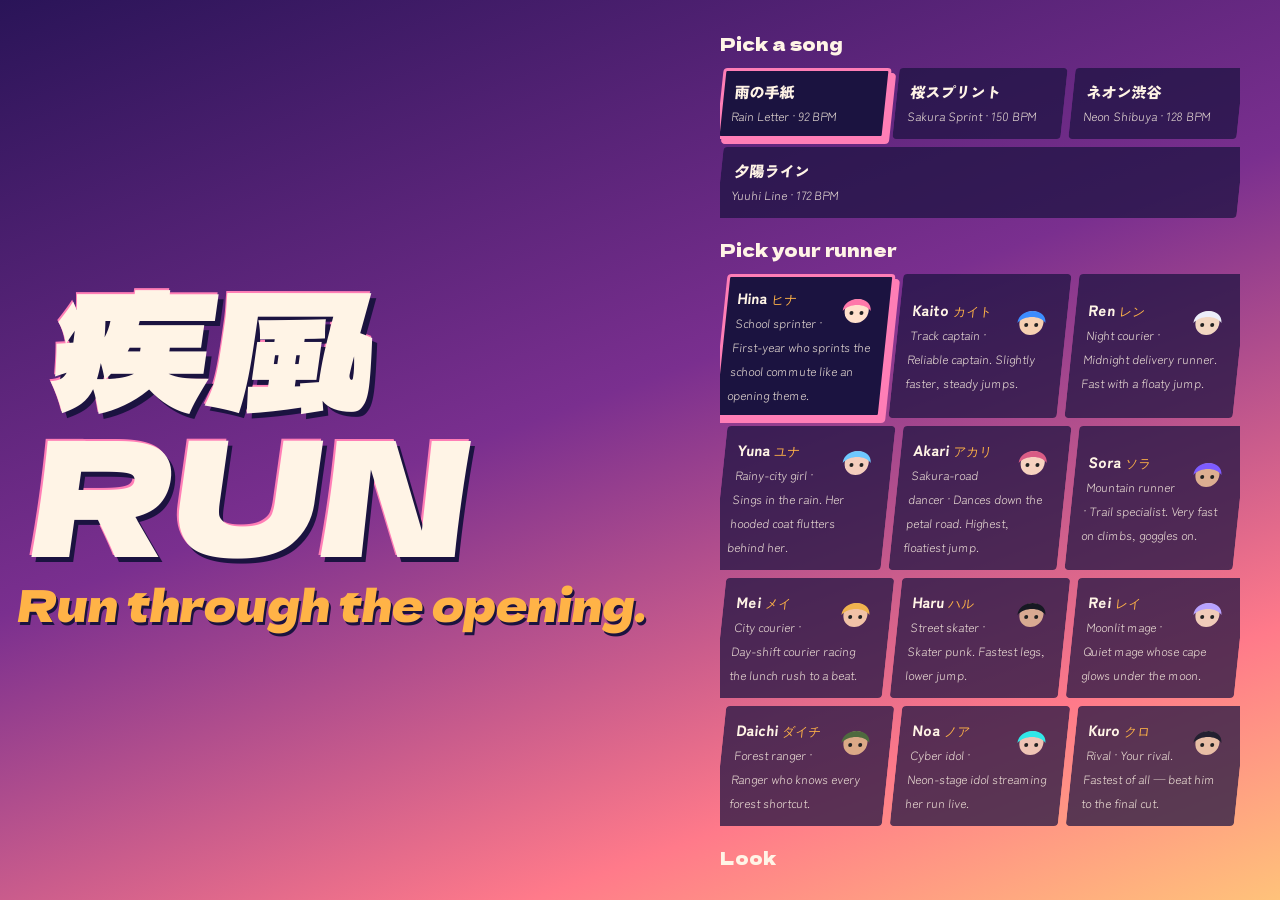
==== commit 07e9b065: "feat: anime-opening runner — 12 runners, 160 worlds, beat-synced director, Pages deploy" ====
--- a/index.html
+++ b/index.html
@@ -1,341 +1,53 @@
-<!doctype html>
+﻿<!doctype html>
 <html lang="en"><head><meta charset="utf-8">
 <meta name="viewport" content="width=device-width, initial-scale=1, viewport-fit=cover">
-<title>Hayate Run</title>
+<title>Hayate Run —疾風RUN</title>
+<link rel="icon" href="data:image/svg+xml,%3Csvg xmlns=%27http://www.w3.org/2000/svg%27 viewBox=%270 0 32 32%27%3E%3Crect width=%2732%27 height=%2732%27 rx=%277%27 fill=%27%231b1340%27/%3E%3Ctext x=%2716%27 y=%2724%27 font-size=%2720%27 text-anchor=%27middle%27 fill=%27%23ff7eb6%27%3E%E7%96%BE%3C/text%3E%3C/svg%3E">
+<meta name="description" content="Hayate Run: an anime-opening-inspired browser runner. 12 original runners, 160 cinematic worlds, beat-synced camera.">
 <link href="https://fonts.googleapis.com/css2?family=Dela+Gothic+One&family=Zen+Kaku+Gothic+New:wght@500;900&display=swap" rel="stylesheet">
-<style>
-:root{--ink:#1b1340;--sakura:#ff7eb6;--sun:#ffb347;--mint:#3de0d0;--paper:#fff4e6;--disp:'Dela Gothic One',Impact,sans-serif;--body:'Zen Kaku Gothic New','Hiragino Sans',sans-serif}
-*{box-sizing:border-box}
-html,body{height:100%;margin:0;background:#1b1340;color:var(--paper);font-family:var(--body);overflow:hidden;touch-action:none;-webkit-user-select:none;user-select:none}
-:root{padding-top:env(safe-area-inset-top,0px);padding-bottom:env(safe-area-inset-bottom,0px)}
-canvas{position:fixed;inset:0;width:100%;height:100%}
-.scr{position:fixed;inset:0;display:flex;align-items:center;justify-content:center;gap:4vw;padding:24px;background:linear-gradient(160deg,#2a1458 0%,#7a2f8f 45%,#ff7a8a 80%,#ffc27a 100%);z-index:5}
-.scr.off{display:none}
-.title{transform:skewX(-8deg);flex:0 1 auto}
-.title b{display:block;font:400 clamp(64px,13vw,160px)/.9 var(--disp);color:var(--paper);text-shadow:5px 5px 0 var(--ink),-2px -2px 0 var(--sakura)}
-.title i{display:block;font:400 clamp(22px,4vw,44px)/1.2 var(--disp);font-style:normal;color:var(--sun);margin-top:.4em;text-shadow:3px 3px 0 var(--ink)}
-.panel{width:min(480px,100%);display:flex;flex-direction:column;gap:12px}
-h2{margin:6px 0 0;font:400 18px var(--disp)}
-.row{display:flex;gap:8px;flex-wrap:wrap}
-.card{flex:1 1 130px;background:rgba(27,19,64,.72);color:var(--paper);border:3px solid transparent;border-radius:4px;padding:10px;text-align:left;font:inherit;cursor:pointer;transform:skewX(-6deg)}
-.card[aria-pressed=true]{border-color:var(--sakura);background:var(--ink);box-shadow:5px 5px 0 var(--sakura)}
-.card:focus-visible,.go:focus-visible{outline:3px solid var(--mint);outline-offset:2px}
-.card strong{display:block;font-weight:900;font-size:16px}.card span{font-size:12px;opacity:.8}
-.card svg{width:44px;height:44px;float:right;margin-left:6px}
-.go{margin-top:8px;font:400 22px var(--disp);padding:14px;border:0;background:var(--sun);color:var(--ink);cursor:pointer;transform:skewX(-8deg);box-shadow:6px 6px 0 var(--ink)}
-.go:active{transform:skewX(-8deg) translate(3px,3px);box-shadow:3px 3px 0 var(--ink)}
-small.h{opacity:.75;font-size:12px}
-#hud{position:fixed;top:calc(env(safe-area-inset-top,0px) + 8vh);left:16px;right:16px;display:flex;justify-content:space-between;font:400 22px var(--disp);text-shadow:2px 2px 0 var(--ink);z-index:2;pointer-events:none}
-#hud #hp{color:var(--sakura)}
-#cap{position:fixed;left:50%;top:22%;font:400 clamp(40px,10vw,110px) var(--disp);color:var(--paper);text-shadow:5px 5px 0 var(--ink),-3px -3px 0 var(--sakura);white-space:nowrap;opacity:0;pointer-events:none;z-index:2;transform:translateX(-50%) skewX(-10deg)}
-#cap.pop{animation:pop 1.1s ease-out}
-@keyframes pop{0%{opacity:0;transform:translateX(-30%) skewX(-10deg) scale(1.4)}12%{opacity:1;transform:translateX(-50%) skewX(-10deg)}70%{opacity:1}100%{opacity:0;transform:translateX(-62%) skewX(-10deg)}}
-#cred{position:fixed;left:6vw;bottom:14vh;z-index:2;pointer-events:none;opacity:0;transform:skewX(-8deg)}
-#cred.pop{animation:cr 4s ease-out}
-#cred b{display:block;font:400 clamp(28px,6vw,64px) var(--disp);text-shadow:4px 4px 0 var(--ink)}
-#cred span{font-weight:900;font-size:clamp(14px,2.4vw,22px);background:var(--ink);padding:2px 10px}
-@keyframes cr{0%{opacity:0;transform:translateX(-40px) skewX(-8deg)}10%,75%{opacity:1;transform:skewX(-8deg)}100%{opacity:0}}
-#end h1{font:400 clamp(40px,9vw,90px) var(--disp);margin:0;transform:skewX(-8deg);text-shadow:5px 5px 0 var(--ink)}
-#sty{position:fixed;right:5vw;bottom:calc(env(safe-area-inset-bottom,0px) + 10vh);font:400 22px var(--disp);opacity:0;z-index:2;background:var(--sun);color:var(--ink);padding:2px 12px;transform:skewX(-10deg);pointer-events:none}
-#sty.pop{animation:sty 2s}@keyframes sty{0%{opacity:0;transform:translateX(40px) skewX(-10deg)}10%,80%{opacity:1;transform:skewX(-10deg)}100%{opacity:0}}
-select.card{transform:none;width:100%}
-@media(max-width:760px){.scr{flex-direction:column;justify-content:flex-start;overflow:auto;gap:12px}.title{margin-top:8px}}
-@media(prefers-reduced-motion:reduce){#cap.pop,#cred.pop{animation-duration:.01s}}
-</style></head><body>
+<link rel="stylesheet" href="styles/main.css">
+<link rel="stylesheet" href="styles/menu.css">
+<link rel="stylesheet" href="styles/game.css">
+</head><body>
 <canvas id="c"></canvas>
-<div id="hud"><span id="sc">0 m</span><span id="hp"></span></div>
-<div id="sty"></div><div id="cap"></div><div id="cred"><b id="c1"></b><span id="c2"></span></div>
+<div id="hud"><span id="sc">0 m</span><span id="score">0 pts</span><span id="combo"></span><span class="mid" id="envname"></span><span id="hp"></span><button id="pauseBtn" aria-label="Pause">II</button></div>
+<div id="progwrap"><div id="prog"></div></div>
+<div id="sty"></div><div id="envb"></div><div id="cap"></div><div id="cred"><b id="c1"></b><span id="c2"></span></div>
 
 <div class="scr" id="menu">
   <div class="title"><b>疾風<br>RUN</b><i>Run through the opening.</i></div>
   <div class="panel">
     <h2>Pick a song</h2><div class="row" id="songs"></div>
     <h2>Pick your runner</h2><div class="row" id="chars"></div>
-    <h2>Look</h2><select id="look" class="card"><option value="0">Auto: changes with the music</option><option value="1">Anime</option><option value="2">Cartoon</option><option value="3">Paper</option><option value="4">Manga</option><option value="5">Comic</option><option value="6">3D</option><option value="7">Flat 2D</option><option value="8">Realistic</option></select>
+    <h2>Look</h2><select id="look" class="card" aria-label="Render style"><option value="0">Auto: changes with the music</option><option value="1">Anime</option><option value="2">Cartoon</option><option value="3">Paper</option><option value="4">Manga</option><option value="5">Comic</option><option value="6">3D</option><option value="7">Flat 2D</option><option value="8">Realistic</option></select>
+    <h2>World</h2><select id="env" class="card" aria-label="World"><option value="auto">Auto: cuts with the song structure</option><option value="random">Random of all 160</option></select>
+    <h2>Quality</h2><div class="setrow"><select id="quality" class="card" aria-label="Quality" style="flex:1"><option value="LOW">LOW</option><option value="MEDIUM">MEDIUM</option><option value="HIGH">HIGH</option><option value="ULTRA">ULTRA</option></select><label><input type="checkbox" id="qauto" checked> auto</label><label><input type="checkbox" id="mute"> mute</label></div>
     <h2>Your own song</h2><label class="card" style="transform:none"><input id="file" type="file" accept="audio/*" hidden><strong>Load an audio file</strong><br><span id="fn">Optional. Plays instead of the built-in track. Set its BPM below.</span></label>
     <label><small class="h">BPM of your file </small><input id="bpm" type="number" value="100" min="60" max="200" style="width:70px"></label>
     <button class="go" id="go">Start running</button>
-    <small class="h">← → or swipe to change lane · ↑ / Space or swipe up to jump. Jump holes. Dodge buildings, trees and people.</small>
+    <small class="h">← → or A/D to change lane · ↑ / Space / W to jump · P or Esc pauses · M mutes. Touch: swipe left/right, swipe up or tap to jump. Grab stars for combo score.</small>
+    <small id="credits"></small>
   </div>
 </div>
+<div class="scr off" id="pause"><div class="panel"><h2 style="font-size:34px">Paused — 休憩</h2><button class="go" id="resume">Resume</button><button class="ghost" id="restart">Restart run</button><button class="ghost" id="quit">Quit to menu</button></div></div>
 <div class="scr off" id="end"><div class="panel" style="text-align:center;align-items:center"><h1 id="eh"></h1><h2 id="es"></h2><button class="go" id="again">Run again</button></div></div>
 
-<script>
-const $=s=>document.querySelector(s),cv=$('#c'),ctx=cv.getContext('2d');
-const RM=matchMedia('(prefers-reduced-motion:reduce)').matches;
-let W,H;function rs(){const d=Math.min(devicePixelRatio||1,2);W=innerWidth;H=innerHeight;cv.width=W*d;cv.height=H*d;ctx.setTransform(d,0,0,d,0,0)}
-addEventListener('resize',rs);rs();
-
-/* ---------- data ---------- */
-const SC=[0,1,5,7,8]; // Japanese "in" scale
-const SONGS=[
-{rain:1,sc:[0,2,3,5,7,8,10],n:'Rain Letter',jp:'雨の手紙',bpm:92,root:57,bass:[0,5,2,6],sky:['#161d38','#4d5f96','#c7b4d8'],bld:[[60,70,110],[80,92,135],[100,105,150]],
- mel:[7,-1,6,4,-1,4,2,-1,3,-1,4,6,-1,4,3,-1,7,-1,8,9,-1,8,6,-1,7,6,4,3,2,-1,-1,-1]},
-{n:'Sakura Sprint',jp:'桜スプリント',bpm:150,root:57,bass:[0,3,2,4],sky:['#2a1458','#ff6fa5','#ffc27a'],bld:[[70,50,120],[110,70,150],[150,90,170]],
- mel:[4,-1,5,7,-1,5,4,2,4,-1,5,7,9,7,5,-1,2,-1,4,5,-1,4,2,0,2,4,5,4,2,0,-1,-1]},
-{n:'Neon Shibuya',jp:'ネオン渋谷',bpm:128,root:52,bass:[0,0,3,2],sky:['#06143a','#2b6cff','#3de0d0'],bld:[[30,50,110],[40,80,150],[20,110,160]],
- mel:[7,-1,-1,5,7,9,-1,7,5,-1,4,5,-1,2,4,-1,7,-1,9,10,9,7,5,-1,4,5,4,2,0,-1,2,-1]},
-{n:'Yuuhi Line',jp:'夕陽ライン',bpm:172,root:55,bass:[2,0,3,4],sky:['#3a0d2e','#ff5a3c','#ffd36b'],bld:[[110,40,70],[150,60,70],[90,30,90]],
- mel:[5,5,7,9,7,5,4,-1,2,4,5,4,2,-1,0,-1,5,5,7,9,10,9,7,5,4,5,7,5,4,2,0,-1]}];
-const CHARS=[
-{n:'Hina',role:'Student sprinter',hair:[255,120,170],skin:[255,224,204],top:[245,245,255],legs:[30,44,120],eye:[255,90,150],long:1,skirt:1,rib:1},
-{n:'Kaito',role:'Track captain',hair:[60,140,255],skin:[246,208,178],top:[255,140,40],legs:[30,34,62],eye:[40,90,210],spike:1,band:1,acc:[255,255,255]},
-{n:'Ren',role:'Night courier',hair:[236,238,250],skin:[242,214,194],top:[34,34,46],legs:[70,34,56],eye:[255,60,90],scarf:1,acc:[255,60,90]}];
-const PEOPLE=[{hair:[50,40,60],skin:[255,220,196],top:[255,200,90],legs:[60,60,100],eye:[60,60,90],long:1,skirt:1},{hair:[130,80,50],skin:[246,208,178],top:[90,200,255],legs:[40,40,70],eye:[60,60,90],spike:1},{hair:[255,230,120],skin:[255,224,204],top:[240,240,240],legs:[200,80,120],eye:[90,60,140],long:1,skirt:1,rib:1},{hair:[30,30,40],skin:[246,208,178],top:[255,110,110],legs:[40,40,60],eye:[40,40,60]}];
-const MODES=[{ox:0,oy:3.4,oz:-7.5,la:9,fov:1,roll:0},{ox:6.5,oy:1.4,oz:-1.5,la:1,fov:1.15,roll:.07},{ox:0,oy:12,oz:-5,la:5,fov:.95,roll:0},{ox:-3.2,oy:.7,oz:-4,la:6,fov:1.35,roll:-.1},
-{ox:0,oy:16,oz:-3,la:5,fov:1.05,roll:0},{ox:.9,oy:2.7,oz:-3.8,la:7,fov:1.5,roll:0},{ox:0,oy:6,oz:-16,la:10,fov:.8,roll:0},{ox:2,oy:1.8,oz:-3.4,la:3,fov:1.5,roll:.16}];
-const STY=[
-{k:'anime',n:'Anime',w:'疾風',sh:1,ol:1.6,olc:'#1b1340',bloom:.45,hill:'#6b5aa8',gnd:'#2b1f4f',road:['#5a4a86','#52427c'],walk:['#3d3566','#392f60']},
-{k:'cartoon',n:'Cartoon',w:'BOING!',sh:.5,ol:3.5,olc:'#111',bloom:.15,sky:['#3ab8ff','#8fe3ff','#fff3a0'],hill:'#4fd0a0',gnd:'#6be28a',road:['#ff9ec7','#ff8ab9'],walk:['#ffe36e','#ffd84a'],bc:[[255,120,120],[120,200,255],[255,220,90]]},
-{k:'paper',n:'Paper',w:'紙',sh:.35,ol:1.2,olc:'#5a3d2b',paper:1,bloom:.1,shd:['rgba(70,45,20,.5)',0,5,6],sky:['#f6e7c8','#f1d3a6','#efc39a'],hill:'#d9a77a',gnd:'#d9bf8f',road:['#c9a27a','#bf986f'],walk:['#e6cfa3','#ddc596'],bc:[[230,190,150],[200,160,120],[240,215,170]]},
-{k:'manga',n:'Manga',w:'ドン！',sh:.2,ol:2.8,olc:'#000',gray:1,tone:1,sky:['#ffffff','#f1f1f1','#dcdcdc'],hill:'#bbb',gnd:'#e8e8e8',road:['#8a8a8a','#7d7d7d'],walk:['#bdbdbd','#b0b0b0'],bc:[[235,235,235],[200,200,200],[250,250,250]]},
-{k:'comic',n:'Comic',w:'POW!',sh:.6,ol:3.2,olc:'#000',dots:1,bloom:.1,sky:['#ffe14d','#ff9a3d','#ff4f9a'],hill:'#ff4f9a',gnd:'#ff7ab8',road:['#3a2d7c','#33276f'],walk:['#ffd23f','#f5c518'],bc:[[255,80,140],[80,200,255],[255,220,60]]},
-{k:'3d',n:'3D',w:'DEPTH',sh:1.8,ol:0,bloom:.9,shd:['rgba(0,0,0,.45)',16,0,8],sky:['#050a22','#1a4fd0','#3de0d0'],hill:'#16307a',gnd:'#101638',road:['#2a3358','#242c4e'],walk:['#3b4676','#343e6a'],bc:[[60,90,200],[40,150,200],[110,80,200]]},
-{k:'flat',n:'Flat 2D',w:'2D',sh:0,ol:0,bloom:0,sky:['#ffd36b','#ffd36b','#ffd36b'],hill:'#ffb04a',gnd:'#ff8a5b',road:['#5b6bff','#5560f0'],walk:['#3b44c0','#3b44c0'],bc:[[91,107,255],[255,111,145],[60,200,170]]},
-{k:'real',n:'Realistic',w:'REAL',sh:1.4,ol:0,bloom:.3,real:1,shd:['rgba(0,0,0,.5)',12,0,6],sky:['#2a3342','#6b7a8f','#b9b8b0'],hill:'#3a4656',gnd:'#2c3a2c',road:['#3b3d44','#36383f'],walk:['#585a60','#52545a'],bc:[[92,88,96],[110,100,92],[72,78,90]]}];
-let ST=STY[0];
-const STYSEQ=[0,5,1,6,3,7,4,2],DROPSEQ=[6,7,3,4,1,2,0,7];
-function mkPat(w,fn){const c=document.createElement('canvas');c.width=c.height=w;fn(c.getContext('2d'),w);return ctx.createPattern(c,'repeat')}
-const pDot=(col,w,r)=>mkPat(w,(x,z)=>{x.fillStyle='#fff';x.fillRect(0,0,z,z);x.fillStyle=col;x.beginPath();x.arc(z/2,z/2,r,0,7);x.fill()});
-const pK=pDot('#555',12,3),pC=pDot('#ff4f9a',18,5.5),pPaper=mkPat(128,(x,z)=>{x.fillStyle='#fff';x.fillRect(0,0,z,z);for(let i=0;i<900;i++){x.fillStyle=`rgba(120,90,50,${Math.random()*.2})`;x.fillRect(Math.random()*z,Math.random()*z,1+Math.random()*2,1)}});
-const bc=document.createElement('canvas'),bx=bc.getContext('2d');
-const SEQ=[0,1,0,7,0,3,0,2],WORDS=['駆け抜けろ！','風になれ','止まるな','未来へ','全力疾走！'];
-const LANE=2.4;
-const rgb=(c,k=1)=>`rgb(${Math.min(255,c[0]*k|0)},${Math.min(255,c[1]*k|0)},${Math.min(255,c[2]*k|0)})`;
-
-/* ---------- menu ---------- */
-let si=0,ci=0;
-const icon=c=>`<svg viewBox="0 0 44 44"><circle cx="22" cy="24" r="12" fill="${rgb(c.skin)}"/><path d="M8 24C8 8 36 8 36 24 30 16 14 16 8 24Z" fill="${rgb(c.hair)}"/><circle cx="17" cy="26" r="2" fill="#222"/><circle cx="27" cy="26" r="2" fill="#222"/></svg>`;
-function build(id,arr,get,html){const el=$(id);el.innerHTML='';arr.forEach((a,i)=>{const b=document.createElement('button');b.className='card';b.innerHTML=html(a);b.setAttribute('aria-pressed',i==get());b.onclick=()=>{set(i);[...el.children].forEach((x,j)=>x.setAttribute('aria-pressed',j==i))};el.appendChild(b)})}
-let set;
-set=i=>{si=i};build('#songs',SONGS,()=>si,s=>`<strong>${s.jp}</strong><span>${s.n} · ${s.bpm} BPM</span>`);
-set=i=>{ci=i};build('#chars',CHARS,()=>ci,c=>`${icon(c)}<strong>${c.n}</strong><span>${c.role}</span>`);
-// rebind song handlers (build captured `set` at click time, so rebuild songs with its own setter)
-(()=>{const el=$('#songs');[...el.children].forEach((b,i)=>b.onclick=()=>{si=i;[...el.children].forEach((x,j)=>x.setAttribute('aria-pressed',j==i))})})();
-
-/* ---------- audio (original synth tracks) ---------- */
-let ac,master,noise,t0,nextT,step,song,timer,lp,src,rn,custom;
-const mf=m=>440*Math.pow(2,(m-69)/12),dg=d=>{const S=song.sc||SC,n=S.length;return S[((d%n)+n)%n]+12*Math.floor(d/n)};
-function tone(f,t,d,type,v){const o=ac.createOscillator(),g=ac.createGain();o.type=type;o.frequency.value=f;g.gain.setValueAtTime(v,t);g.gain.exponentialRampToValueAtTime(.0008,t+d);o.connect(g);g.connect(master);o.start(t);o.stop(t+d+.02)}
-function kick(t,v=.9){const o=ac.createOscillator(),g=ac.createGain();o.frequency.setValueAtTime(150,t);o.frequency.exponentialRampToValueAtTime(40,t+.12);g.gain.setValueAtTime(v,t);g.gain.exponentialRampToValueAtTime(.001,t+.18);o.connect(g);g.connect(master);o.start(t);o.stop(t+.2)}
-function hat(t,v,hp,d=.06){const n=ac.createBufferSource(),g=ac.createGain(),f=ac.createBiquadFilter();n.buffer=noise;f.type='highpass';f.frequency.value=hp;g.gain.setValueAtTime(v,t);g.gain.exponentialRampToValueAtTime(.001,t+d);n.connect(f);f.connect(g);g.connect(master);n.start(t);n.stop(t+d+.02)}
-function riser(t,d){const o=ac.createOscillator(),g=ac.createGain();o.type='sawtooth';o.frequency.setValueAtTime(160,t);o.frequency.exponentialRampToValueAtTime(2400,t+d);g.gain.setValueAtTime(.005,t);g.gain.exponentialRampToValueAtTime(.09,t+d*.98);g.gain.linearRampToValueAtTime(0,t+d+.05);o.connect(g);g.connect(master);o.start(t);o.stop(t+d+.1)}
-// structure in beats: 0-16 intro, 16-48 verse, 48-64 build (crescendo), 64-112 drop, 112-128 outro
-function sched(){while(nextT<ac.currentTime+.25){const bs=60/song.bpm,sd=bs/2,t=nextT,i=step%32,b=step/2,ch=song.bass[(step>>3)%4],build=b>=48&&b<64,drop=b>=64&&b<112;
- if(step==0)lp.frequency.setValueAtTime(2500,t);
- if(step==32){lp.frequency.setValueAtTime(2500,t);lp.frequency.exponentialRampToValueAtTime(16000,t+bs*8)}
- if(step==96){lp.frequency.setValueAtTime(1200,t);lp.frequency.exponentialRampToValueAtTime(16000,t+bs*16);riser(t,bs*16)}
- if(step==224){lp.frequency.setValueAtTime(16000,t);lp.frequency.exponentialRampToValueAtTime(2500,t+bs*8)}
- const an=song.root+dg(ch+[0,2,4,7,4,2,4,2][step%8])+12;
- tone(mf(an),t,sd*3,'triangle',drop?.06:.1);tone(mf(an+12),t,sd*2,'sine',.04);
- if(step%8==0)tone(mf(song.root+dg(ch)),t,sd*8,'sawtooth',build?.04:.025);
- if(b>=8&&step%2==0)tone(mf(song.root-12+dg(ch)),t,sd*1.8,'triangle',.28);
- const m=song.mel[i];if(m>=0&&b>=24&&b<112){tone(mf(song.root+12+dg(m)),t,sd*1.7,drop?'square':'triangle',drop?.06:.1);if(drop)tone(mf(song.root+24+dg(m)),t,sd*1.2,'sawtooth',.025)}
- if(b>=16&&b<48){if(step%8==0)kick(t,.5);if(b>=32&&step%2)hat(t,.1,8000)}
- if(build){if(step%2==0)hat(t,.15+.35*(b-48)/16,2500);if(b>=56)hat(t+sd/2,.3,2500);if(b>=62){hat(t+sd/4,.4,2500);hat(t+sd*.75,.4,2500)}}
- if(drop){if(step%2==0)kick(t,1);if(step%4==2)hat(t,.6,2200);if(step%2)hat(t,.22,8000);if(step==128)hat(t,.9,1500,.9)}
- nextT+=sd;step++}}
-function startMusic(){ac=ac||new (window.AudioContext||window.webkitAudioContext)();ac.resume();
- master=ac.createGain();master.gain.value=.55;lp=ac.createBiquadFilter();lp.type='lowpass';lp.frequency.value=song.buf?20000:2500;master.connect(lp);lp.connect(ac.destination);
- noise=ac.createBuffer(1,ac.sampleRate*.2,ac.sampleRate);const d=noise.getChannelData(0);for(let i=0;i<d.length;i++)d[i]=Math.random()*2-1;
- step=0;t0=nextT=ac.currentTime+.15;
- if(song.buf){src=ac.createBufferSource();src.buffer=song.buf;src.connect(master);src.start(t0)}else timer=setInterval(sched,40)}
-function stopMusic(){clearInterval(timer);if(src){try{src.stop()}catch(e){}src=null}if(master)master.gain.setTargetAtTime(0,ac.currentTime,.1)}
-
-/* ---------- camera / projection ---------- */
-const cam={...MODES[0],x:0,y:3,z:-7,yaw:0,pit:0,roll:0};
-function P(x,y,z,clamp){const dx=x-cam.x,dy=y-cam.y,dz=z-cam.z,c=Math.cos(cam.yaw),s=Math.sin(cam.yaw);
- const x1=dx*c-dz*s,z1=dx*s+dz*c,cp=Math.cos(cam.pit),sp=Math.sin(cam.pit);
- const y1=dy*cp-z1*sp;let z2=dy*sp+z1*cp;if(z2<.3){if(!clamp)return null;z2=.3}
- const f=Math.min(H*.95,W*1.1)*cam.fov/z2;return[W/2+x1*f,H/2-y1*f,z2,f]}
-function quad(a,b,c,d,fill,ol){if(!a||!b||!c||!d)return;ctx.fillStyle=fill;ctx.beginPath();ctx.moveTo(a[0],a[1]);ctx.lineTo(b[0],b[1]);ctx.lineTo(c[0],c[1]);ctx.lineTo(d[0],d[1]);ctx.closePath();ctx.fill();if(ol&&ST.ol){ctx.strokeStyle=ST.olc;ctx.lineWidth=ST.ol;ctx.lineJoin='round';ctx.stroke()}}
-function box(x,y,z,w,h,d,c){const x0=x-w/2,x1=x+w/2,z0=z-d/2,z1=z+d/2,y1=y+h;
- const A=P(x0,y,z0),B=P(x1,y,z0),C=P(x1,y1,z0),D=P(x0,y1,z0),E=P(x0,y,z1),F=P(x1,y,z1),G=P(x1,y1,z1),K=P(x0,y1,z1);
- [[D,C,G,K,1.15],[A,B,C,D,.92],[E,F,G,K,.7],[A,E,K,D,.74],[B,F,G,C,.82]].filter(f=>f[0]&&f[1]&&f[2]&&f[3])
- .sort((a,b)=>(b[0][2]+b[1][2]+b[2][2]+b[3][2])-(a[0][2]+a[1][2]+a[2][2]+a[3][2])).forEach(f=>quad(f[0],f[1],f[2],f[3],rgb(c,1+(f[4]-1)*ST.sh),1))}
-function ball(x,y,z,r,fill){const p=P(x,y,z);if(!p)return;ctx.fillStyle=fill;ctx.beginPath();ctx.arc(p[0],p[1],r*p[3],0,7);ctx.fill();if(ST.ol){ctx.strokeStyle=ST.olc;ctx.lineWidth=ST.ol;ctx.stroke()}}
-function wins(x,z,w,h,d){const zz=z-d/2-.02,cols=3,rows=Math.floor(h/1.4);if(zz-cam.z<2)return;
- for(let r=0;r<rows;r++)for(let c=0;c<cols;c++){const wx=x-w/2+(c+.5)*w/cols,wy=.7+r*1.4;
- quad(P(wx-.22,wy,zz),P(wx+.22,wy,zz),P(wx+.22,wy+.6,zz),P(wx-.22,wy+.6,zz),(r*7+c*3)%4==0?'#ffe9a0':'#26335f')}}
-
-/* ---------- game state ---------- */
-let G,objs,decor,petals,running=false,last=0,lines=[];
-const sg=[];for(let i=0;i<44;i++)lines.push(Math.random()*6.28);
-function reset(){song=SONGS[si];const ch=CHARS[ci];
- G={ts:1,tsT:1,bp:0,styT:0,lock:0,t:0,dist:0,px:0,lane:0,py:0,vy:0,ph:0,lives:3,inv:0,pulse:0,flash:0,red:0,shake:0,mode:0,lastBeat:-1,next:22,ch,cap:0};
- objs=[];decor=[];for(let i=0;i<30;i++){const side=i%2?1:-1;decor.push(mkDecor(side,(i>>1)*10+Math.random()*4))}
- petals=Array.from({length:36},()=>({x:Math.random(),y:Math.random(),v:.05+Math.random()*.1,r:3+Math.random()*4,s:Math.random()*6}));
- Object.assign(cam,MODES[0])}
-function mkDecor(side,z){return{x:side*(7.5+Math.random()*7),z,w:3+Math.random()*3,h:5+Math.random()*14,d:4,ci:Math.random()*3|0,sd:Math.random()*9|0,tree:Math.random()<.3,th:3+Math.random()*2}}
-function spawnRow(){const types=['building','tree','person','hole','hole','tree','person'];const n=Math.random()<.45?2:1;const lanes=[-1,0,1].sort(()=>Math.random()-.5).slice(0,n);
- lanes.forEach(l=>{const t=types[Math.random()*types.length|0],o={t,x:l*LANE,z:95,hit:false,ci:Math.random()*3|0,sd:Math.random()*9|0};
-  if(t=='building'){o.w=2.2;o.d=3;o.h=4+Math.random()*4}
-  if(t=='tree'){o.w=.9;o.d=.9;o.h=3.4;o.pink=Math.random()<.6}
-  if(t=='person'){o.w=.8;o.d=.6;o.h=1.9;o.pal=PEOPLE[Math.random()*4|0]}
-  if(t=='hole'){o.w=2;o.d=2.6;o.h=0}objs.push(o)})}
-
-function cap(t){const w=$('#cap');w.textContent=t;w.classList.remove('pop');void w.offsetWidth;w.classList.add('pop')}
-function setStyle(i){ST=STY[G.lock?G.lock-1:i];G.styT=1;const e=$('#sty');e.textContent=ST.n;e.classList.remove('pop');void e.offsetWidth;e.classList.add('pop')}
-function onBeat(bi){
- if(bi==0){setStyle(0);G.mode=0}
- else if(bi<48&&bi%8==0){G.mode=SEQ[(bi/8)%8|0];G.flash=.6;cap(WORDS[(bi/8)%5|0])}
- if(bi==48){setStyle(2);G.mode=5;G.tsT=.3;cap('時が止まる')}
- if(bi==60){setStyle(3);cap('息を止めて')}
- if(bi==64){setStyle(4);G.mode=6;G.tsT=1.3;G.flash=1.6;G.shake=.6;G.next=10;cap('POW!')}
- if(bi>64&&bi<112&&(bi-64)%4==0){const k=((bi-64)/4)%8;setStyle(STYSEQ[k]);G.mode=DROPSEQ[k];G.flash=.8;G.shake=.25;cap(ST.w)}
- if(bi==112){setStyle(0);G.mode=0;G.tsT=1;cap('また明日')}}
-function hit(){if(G.inv>0)return;G.lives--;G.inv=1.6;G.shake=.5;G.red=1;if(G.lives<=0)finish(false)}
-function finish(win){running=false;stopMusic();$('#hud').style.display='none';
- $('#eh').textContent=win?'Stage clear!':'Tripped up';$('#es').textContent=`${song.n} · ${G.dist|0} m`;$('#end').classList.remove('off')}
-function update(dt){const bt=(ac.currentTime-t0)*song.bpm/60,bi=Math.floor(bt);
- if(bi!==G.lastBeat){G.lastBeat=bi;G.pulse=1;onBeat(bi)}
- G.ts+=(G.tsT-G.ts)*(1-Math.exp(-dt*2.5));const d2=dt*G.ts,d3=dt*Math.max(G.ts,.7);
- G.bp=bt>=48&&bt<64?(bt-48)/16:0;G.t+=d2;G.styT=Math.max(0,G.styT-dt*2.2);
- G.pulse*=Math.pow(.02,dt);G.flash*=Math.pow(.003,dt);G.red*=Math.pow(.05,dt);G.shake*=Math.pow(.01,dt);G.inv=Math.max(0,G.inv-dt);
- const sp=15+song.bpm*.03+Math.min(G.dist/500,5);G.sp=sp;G.dist+=sp*d2;
- G.px+=(G.lane*LANE-G.px)*(1-Math.exp(-d3*14));
- if(G.py>0||G.vy>0){G.vy-=26*d2;G.py+=G.vy*d2;if(G.py<=0){G.py=0;G.vy=0}}
- G.ph+=d2*sp*.55;
- objs.forEach(o=>o.z-=sp*d2);objs=objs.filter(o=>o.z>-12);
- decor.forEach(d=>{d.z-=sp*d2;if(d.z<-14)Object.assign(d,mkDecor(d.x<0?-1:1,d.z+300))});
- G.next-=sp*d2;if(G.next<=0){spawnRow();G.next=sp*120/song.bpm}
- objs.forEach(o=>{if(o.hit||Math.abs(o.z)>o.d/2+.3||Math.abs(o.x-G.px)>o.w/2+.35)return;
-  if(o.t=='hole'){if(G.py<.25&&Math.abs(o.z)<o.d/2-.5){o.hit=true;hit()}}else if(G.py<o.h-.1){o.hit=true;hit()}});
- if(bi>=128)finish(true);
- $('#sc').textContent=(G.dist|0)+' m';$('#hp').textContent='♥'.repeat(G.lives)}
-
-/* ---------- render ---------- */
-function render(dt){
- const m=MODES[G.mode],k=1-Math.exp(-dt*9);
- for(const key of['ox','oy','oz','la','fov','roll'])cam[key]+=(m[key]-cam[key])*k;
- const rollA=RM?0:cam.roll,fovB=cam.fov;cam.fov+=G.bp*.7;
- cam.x=G.px*.7+cam.ox;cam.y=cam.oy+G.pulse*.08;cam.z=cam.oz;
- const tx=G.px,ty=1.2,tz=cam.la;cam.yaw=Math.atan2(tx-cam.x,tz-cam.z);cam.pit=Math.atan2(ty-cam.y,Math.hypot(tx-cam.x,tz-cam.z));
- const sk=ST.sky||song.sky;ctx.save();
- if(G.shake>.02&&!RM)ctx.translate((Math.random()-.5)*G.shake*30,(Math.random()-.5)*G.shake*30);
- ctx.translate(W/2,H/2);ctx.rotate(rollA);ctx.translate(-W/2,-H/2);
- const hz=P(0,0,4000,true)[1];
- const g=ctx.createLinearGradient(0,hz-H*.8,0,hz);g.addColorStop(0,sk[0]);g.addColorStop(.6,sk[1]);g.addColorStop(1,sk[2]);
- ctx.fillStyle=g;ctx.fillRect(-W,-H,W*3,hz+H);
- const sx=W/2-cam.yaw*W*.8;ctx.fillStyle=sk[2];ctx.globalAlpha=.9;ctx.beginPath();ctx.arc(sx,hz-H*.12,H*.13*(1+G.pulse*.05),0,7);ctx.fill();ctx.globalAlpha=1;
- {const hx=W*.78-cam.yaw*W*.8,hw=W*.4,hh=H*.2;ctx.fillStyle=ST.hill;ctx.beginPath();ctx.moveTo(hx-hw,hz);ctx.lineTo(hx-hw*.14,hz-hh);ctx.lineTo(hx+hw*.14,hz-hh);ctx.lineTo(hx+hw,hz);ctx.fill();ctx.fillStyle='rgba(255,255,255,.85)';ctx.beginPath();ctx.moveTo(hx-hw*.14-hw*.1,hz-hh*.72);ctx.lineTo(hx-hw*.14,hz-hh);ctx.lineTo(hx+hw*.14,hz-hh);ctx.lineTo(hx+hw*.14+hw*.1,hz-hh*.72);ctx.lineTo(hx+hw*.03,hz-hh*.8);ctx.lineTo(hx-hw*.05,hz-hh*.7);ctx.fill()}
- ctx.fillStyle=ST.gnd;ctx.fillRect(-W,hz,W*3,H*2);
- // road
- for(let z=-24;z<100;z+=4){const alt=(Math.floor((z+G.dist)/4))&1,a=1-Math.max(0,(z-50)/50);ctx.globalAlpha=a;
-  quad(P(-6.2,0,z,1),P(6.2,0,z,1),P(6.2,0,z+4.05,1),P(-6.2,0,z+4.05,1),ST.road[1-alt]);
-  quad(P(-3.9,0,z,1),P(3.9,0,z,1),P(3.9,0,z+4.05,1),P(-3.9,0,z+4.05,1),ST.walk[1-alt])}
- ctx.globalAlpha=1;
- for(let z=-24+(4-G.dist%4)%4-4;z<90;z+=4)for(const lx of[-1.2,1.2])quad(P(lx-.07,0,z,1),P(lx+.07,0,z,1),P(lx+.07,0,z+1.8,1),P(lx-.07,0,z+1.8,1),'rgba(255,244,230,.7)');
- // items
- const items=[],dd=(x,z)=>(x-cam.x)**2+(z-cam.z)**2,fog=z=>Math.max(0,Math.min(1,(100-z)/40)),BC=ST.bc||song.bld;
- decor.forEach(d=>items.push({k:dd(d.x,d.z),a:fog(d.z),f:()=>S(d.x,d.z,()=>d.tree?tree(d.th,d.ci&1):bld(d.w,d.h,BC[d.ci],d.sd))}));
- objs.forEach(o=>items.push({k:dd(o.x,o.z)+(o.t=='hole'?1e5:0),a:fog(o.z),f:()=>{
-  if(o.t=='hole'){const x0=o.x-o.w/2,x1=o.x+o.w/2,z0=o.z-o.d/2,z1=o.z+o.d/2;quad(P(x0-.15,0,z0-.15,1),P(x1+.15,0,z0-.15,1),P(x1+.15,0,z1+.15,1),P(x0-.15,0,z1+.15,1),'#ffb347');quad(P(x0,0,z0,1),P(x1,0,z0,1),P(x1,0,z1,1),P(x0,0,z1,1),'#08050f')}
-  else if(o.t=='building')S(o.x,o.z,()=>bld(o.w,o.h,BC[o.ci],o.sd));
-  else if(o.t=='tree')S(o.x,o.z,()=>tree(o.h,o.pink));
-  else S(o.x,o.z,()=>{ctx.scale(.92,.92);chara(o.pal,0,0)})}}));
- items.push({k:dd(G.px,0),a:1,f:()=>{if(G.inv>0&&Math.floor(G.t*14)%2)return;S(G.px,0,()=>{ctx.translate(0,G.py);chara(G.ch,G.ph,G.py>0?.4:1)})}});
- items.sort((a,b)=>b.k-a.k).forEach(i=>{ctx.globalAlpha=i.a;i.f()});ctx.globalAlpha=1;ctx.restore();
- // overlays
- cam.fov=fovB;
- const cx=W/2,cy=H*.48,sp=G.sp||20,gr=ST.gray;ctx.save();ctx.lineCap='round';
- const inten=(.15+G.pulse*.25+G.flash*.35+Math.min(sp/60,.2))*(gr?1.7:1)*(1-G.bp*.7);
- lines.forEach((a,i)=>{const r0=Math.min(W,H)*(.38+((i*37)%10)/40),r1=r0+Math.min(W,H)*(.25+Math.random()*.25*inten*2);
-  ctx.strokeStyle=gr?`rgba(0,0,0,${Math.min(.9,inten*.8)})`:`rgba(255,244,230,${inten*.55})`;ctx.lineWidth=1+(i%3);ctx.beginPath();ctx.moveTo(cx+Math.cos(a)*r0,cy+Math.sin(a)*r0*.8);ctx.lineTo(cx+Math.cos(a)*r1,cy+Math.sin(a)*r1*.8);ctx.stroke()});
- ctx.restore();
- if(song.rain){rn=rn||Array.from({length:110},()=>({x:Math.random(),y:Math.random(),v:.9+Math.random()*.6}));
-  ctx.strokeStyle='rgba(215,228,255,.5)';ctx.lineWidth=1.2;ctx.beginPath();rn.forEach(r=>{r.y+=r.v*dt*G.ts*1.5;r.x-=r.v*dt*G.ts*.3;if(r.y>1.05){r.y=-.05;r.x=Math.random()*1.2}ctx.moveTo(r.x*W,r.y*H);ctx.lineTo(r.x*W-5,r.y*H+22*r.v)});ctx.stroke()}
- else{ctx.fillStyle='#ffb6d5';petals.forEach(p=>{p.x-=p.v*dt*1.5;p.y+=p.v*dt*2.5;if(p.x<-.05||p.y>1.05){p.x=1.05;p.y=Math.random()*.6-.1}ctx.globalAlpha=.8;ctx.beginPath();ctx.ellipse(p.x*W,p.y*H,p.r,p.r*.55,p.s+G.t,0,7);ctx.fill()});ctx.globalAlpha=1}
- post();bloom((ST.bloom||0)+G.bp*.7+G.flash*.4);
- if(G.flash>.02){ctx.fillStyle=`rgba(255,255,255,${Math.min(1,G.flash*.7)})`;ctx.fillRect(0,0,W,H)}
- if(G.red>.02){ctx.fillStyle=`rgba(255,40,70,${G.red*.45})`;ctx.fillRect(0,0,W,H)}
- if(G.bp>.01){const g2=ctx.createRadialGradient(W/2,H/2,H*.2,W/2,H/2,H*.9);g2.addColorStop(0,'rgba(255,255,255,0)');g2.addColorStop(1,`rgba(255,235,245,${G.bp*.55})`);ctx.fillStyle=g2;ctx.fillRect(0,0,W,H)}
- if(G.styT>.01){const p=1-G.styT,x=-H+p*(W+H*2),bw=W*.35;ctx.fillStyle=gr?'#000':'#fff';ctx.globalAlpha=Math.sin(p*3.14)*.85;ctx.beginPath();ctx.moveTo(x,0);ctx.lineTo(x+bw,0);ctx.lineTo(x+bw-H*.5,H);ctx.lineTo(x-H*.5,H);ctx.fill();ctx.globalAlpha=1}
- const bar=H*.075;ctx.fillStyle='#0d0820';ctx.fillRect(0,0,W,bar);ctx.fillRect(0,H-bar,W,bar)}
-function post(){const s=ST,o='globalCompositeOperation',gray=a=>{ctx[o]='saturation';ctx.globalAlpha=a;ctx.fillStyle='#888';ctx.fillRect(0,0,W,H);ctx.globalAlpha=1};
- ctx.save();
- if(s.gray)gray(1);
- if(s.paper){gray(.45);ctx[o]='multiply';ctx.fillStyle=pPaper;ctx.fillRect(0,0,W,H);ctx[o]='soft-light';ctx.fillStyle='rgba(255,215,160,.55)';ctx.fillRect(0,0,W,H)}
- if(s.tone||s.dots){ctx[o]='multiply';ctx.globalAlpha=s.tone?.55:.4;ctx.fillStyle=s.tone?pK:pC;ctx.fillRect(0,0,W,H)}
- if(s.real){gray(.3);const v=ctx.createRadialGradient(W/2,H/2,H*.3,W/2,H/2,H*.9);v.addColorStop(0,'rgba(0,0,0,0)');v.addColorStop(1,'rgba(0,0,10,.6)');ctx[o]='source-over';ctx.fillStyle=v;ctx.fillRect(0,0,W,H);ctx[o]='multiply';ctx.globalAlpha=.25;ctx.translate(-Math.random()*128,-Math.random()*128);ctx.fillStyle=pPaper;ctx.fillRect(0,0,W+128,H+128)}
- ctx.restore()}
-function bloom(a){if(a<.02)return;const w=bc.width=W>>3,h=bc.height=H>>3;bx.drawImage(cv,0,0,w,h);ctx.save();ctx.globalCompositeOperation='screen';ctx.globalAlpha=Math.min(.85,a);ctx.drawImage(bc,0,0,W,H);ctx.drawImage(bc,-10,-10,W+20,H+20);ctx.restore()}
-
-let K=1;
-function S(x,z,fn){const p=P(x,0,z);if(!p)return;K=p[3];ctx.save();ctx.translate(p[0],p[1]);ctx.scale(K,-K);ctx.lineJoin='round';ctx.lineCap='round';
- if(ST.k!='flat'){ctx.fillStyle='rgba(0,0,0,.28)';ctx.beginPath();ctx.ellipse(0,0,.8,.22,0,0,7);ctx.fill()}
- const h=ST.shd;if(h){ctx.shadowColor=h[0];ctx.shadowBlur=h[1];ctx.shadowOffsetX=h[2];ctx.shadowOffsetY=h[3]}
- fn();ctx.restore()}
-const sc=(c,k)=>rgb(c,1+(k-1)*ST.sh),lg=(y0,y1,a,b)=>{const g=ctx.createLinearGradient(0,y0,0,y1);g.addColorStop(0,a);g.addColorStop(1,b);return g};
-function F(f){ctx.fillStyle=f;ctx.fill();if(ST.ol){ctx.lineWidth=ST.ol/K;ctx.strokeStyle=ST.olc;ctx.stroke()}}
-function circ(x,y,r,f){ctx.beginPath();ctx.arc(x,y,r,0,7);F(f)}
-function limb(x1,y1,x2,y2,w,c){ctx.beginPath();ctx.moveTo(x1,y1);ctx.lineTo(x2,y2);if(ST.ol){ctx.lineWidth=w+2*ST.ol/K;ctx.strokeStyle=ST.olc;ctx.stroke()}ctx.lineWidth=w;ctx.strokeStyle=c;ctx.stroke()}
-function sm(p){ctx.beginPath();const n=p.length;for(let i=0;i<n;i++){const a=p[(i-1+n)%n],b=p[i],c=p[(i+1)%n],d=p[(i+2)%n];if(!i)ctx.moveTo(b[0],b[1]);ctx.bezierCurveTo(b[0]+(c[0]-a[0])/6,b[1]+(c[1]-a[1])/6,c[0]-(d[0]-b[0])/6,c[1]-(d[1]-b[1])/6,c[0],c[1])}ctx.closePath()}
-function rr(x,y,w,h,r){ctx.beginPath();if(ctx.roundRect&&r>0)ctx.roundRect(x,y,w,h,r);else ctx.rect(x,y,w,h)}
-function chara(c,ph,run){
- const sw=Math.sin(ph)*run,w=Math.sin(G.t*9)*.07,H1=sc(c.hair,1),H2=sc(c.hair,.7),H3=sc(c.hair,1.4),SK=rgb(c.skin),hg=ST.sh>1;
- ctx.translate(0,run?Math.abs(Math.sin(ph))*.07:0);
- if(c.long)sm([[-.36,1.72],[-.1,1.97],[.3,1.85],[.42,1.4],[.4,.95+w],[.2,.62+w*2],[0,.9],[-.2,.6-w*2],[-.4,.95-w],[-.42,1.4]]);else sm([[-.34,1.72],[0,2],[.34,1.72],[.32,1.4],[-.32,1.4]]);F(H2);
- if(c.scarf){sm([[.12,1.32],[.45,1.3+w],[.9,1.34+w*2],[1.05,1.22],[.6,1.16],[.15,1.12]]);F(rgb(c.acc))}
- for(const d of[-1,1]){const s=sw*d,hx=d*.12,fx=hx+s*.3,fy=.07+Math.max(0,Math.cos(ph+(d>0?0:3.14)))*.25*run,kx=hx+s*.14+.05;
-  limb(hx,.95,kx,.52,.17,rgb(c.legs));limb(kx,.52,fx,fy+.08,.14,c.skirt?SK:rgb(c.legs));ctx.beginPath();ctx.ellipse(fx+.04,fy+.03,.14,.07,0,0,7);F('#f4f4f4')}
- if(c.skirt){sm([[-.26,1.05],[.26,1.05],[.42,.66+w*.3],[0,.6],[-.42,.66-w*.3]]);F(rgb(c.legs))}
- sm([[-.25,1.42],[.25,1.42],[.3,1],[.22,.88],[-.22,.88],[-.3,1]]);F(hg?lg(1.4,.88,sc(c.top,1.2),sc(c.top,.8)):rgb(c.top));
- if(c.skirt){sm([[-.25,1.42],[.25,1.42],[.1,1.2],[-.1,1.2]]);F(rgb(c.legs))}
- for(const d of[-1,1]){const s=-sw*d,sx=d*.3,ex=sx+d*.12,ey=1.12+s*.08;limb(sx,1.34,ex,ey,.13,rgb(c.top));limb(ex,ey,sx+d*.1+s*.04,.95+s*.22,.11,SK)}
- limb(0,1.36,0,1.46,.12,SK);
- sm([[-.27,1.7],[-.23,1.86],[0,1.94],[.23,1.86],[.27,1.7],[.2,1.46],[0,1.37],[-.2,1.46]]);F(SK);
- for(const d of[-1,1]){const x=d*.115,y=1.64;
-  ctx.beginPath();ctx.ellipse(x,y,.085,.105,0,0,7);F('#fff');
-  ctx.beginPath();ctx.ellipse(x,y-.01,.066,.09,0,0,7);ctx.fillStyle=hg?lg(y+.08,y-.1,rgb(c.eye,1.4),rgb(c.eye,.6)):rgb(c.eye);ctx.fill();
-  ctx.beginPath();ctx.ellipse(x,y-.015,.032,.055,0,0,7);ctx.fillStyle='#1a1030';ctx.fill();
-  ctx.fillStyle='#fff';ctx.beginPath();ctx.arc(x+.025,y+.04,.024,0,7);ctx.fill();ctx.beginPath();ctx.arc(x-.02,y-.04,.012,0,7);ctx.fill();
-  ctx.beginPath();ctx.arc(x,y,.09,.25,2.9);ctx.lineWidth=.03;ctx.strokeStyle='#1a1030';ctx.stroke();
-  ctx.beginPath();ctx.ellipse(d*.17,1.53,.05,.028,0,0,7);ctx.fillStyle='rgba(255,110,140,.35)';ctx.fill()}
- ctx.beginPath();ctx.arc(0,1.5,.04,3.6,5.8);ctx.lineWidth=.02;ctx.strokeStyle='#8a3040';ctx.stroke();
- sm([[-.31,1.74],[-.29,1.94],[-.1,2.04],[.12,2.04],[.29,1.94],[.31,1.74],[.21,1.84],[.13,1.72],[.03,1.86],[-.08,1.72],[-.2,1.84]]);F(hg?lg(2.05,1.7,H3,H1):H1);
- for(const d of[-1,1]){sm([[d*.3,1.78],[d*.34,1.5],[d*.27,1.4],[d*.24,1.68]]);F(H2)}
- sm([[-.18,1.97],[0,2.03],[.18,1.97],[0,1.99]]);ctx.fillStyle=H3;ctx.fill();
- if(c.rib)for(const d of[-1,1]){ctx.beginPath();ctx.moveTo(-.27,1.9);ctx.lineTo(-.27+d*.18,2);ctx.lineTo(-.27+d*.18,1.8);ctx.closePath();F('#ff3b6b')}
- if(c.spike)for(const d of[-1,0,1]){ctx.beginPath();ctx.moveTo(d*.17-.09,2);ctx.lineTo(d*.2,2.24);ctx.lineTo(d*.17+.09,2);ctx.closePath();F(H1)}
- if(c.band){ctx.beginPath();ctx.rect(-.3,1.84,.6,.06);F(rgb(c.acc))}}
-function bld(w,h,c,sd){const k=ST.k,x0=-w/2,r=k=='cartoon'?.45:k=='3d'?.18:k=='anime'?.05:0,lit=k=='real'?.25:.65;
- if(k=='paper'){ctx.beginPath();ctx.moveTo(x0,0);ctx.lineTo(x0,h);for(let i=1;i<=7;i++)ctx.lineTo(x0+w*i/7,h+(i%2?.14:0));ctx.lineTo(x0+w,0);ctx.closePath()}else rr(x0,0,w,h,r);
- F(ST.sh>1?lg(h,0,sc(c,1.35),sc(c,.7)):rgb(c));
- const rc=rgb([c[0]*.5+40,c[1]*.4+20,c[2]*.5+30]);
- if(k=='anime'||k=='manga'){ctx.beginPath();ctx.moveTo(x0-.3,h-.05);ctx.quadraticCurveTo(x0+.1,h+.1,x0+.35,h+.45);ctx.lineTo(-x0-.35,h+.45);ctx.quadraticCurveTo(-x0-.1,h+.1,-x0+.3,h-.05);ctx.closePath();F(k=='manga'?'#333':rc);
-  ctx.strokeStyle='rgba(0,0,0,.3)';ctx.lineWidth=.03;for(let i=1;i<6;i++){ctx.beginPath();ctx.moveTo(x0+.3+i*(w-.6)/6,h+.45);ctx.lineTo(x0+.1+i*(w-.2)/6,h);ctx.stroke()}}
- else if(k=='cartoon'||k=='comic'){ctx.beginPath();ctx.moveTo(x0-.2,h);ctx.lineTo(k=='comic'?x0:.2,h+.9);ctx.lineTo(-x0+.2,h);ctx.closePath();F(k=='comic'?'#ff4f9a':'#ff5a5a')}
- else if(k=='3d'||k=='real'){rr(x0-.12,h,w+.24,.2,.05);F(rc)}
- if(k=='manga'){ctx.strokeStyle='#000';ctx.lineWidth=.02;for(let y=.3;y<h;y+=.28){ctx.beginPath();ctx.moveTo(x0+w*.72,y);ctx.lineTo(x0+w,y+.25);ctx.stroke()}}
- const cols=Math.max(2,Math.round(w/.95)),rows=Math.floor((h-1.2)/1.15);
- for(let a=0;a<rows;a++)for(let q=0;q<cols;q++){const wx=x0+(q+.5)*w/cols-.17,wy=1.2+a*1.15,on=((a*5+q*3+(sd|0))%5)<lit*5;
-  rr(wx,wy,.34,.55,k=='cartoon'?.17:0);F(on?(k=='3d'?lg(wy+.55,wy,'#b8f0ff','#3aa0d8'):'#ffe29a'):(k=='paper'||k=='flat'||k=='manga'?'#fff':'#1d2748'))}
- rr(-.28,0,.56,.9,k=='cartoon'?.28:0);F('#5a3c32');
- const g=k=='comic'?'BAM':k=='cartoon'?'★':k=='flat'||k=='3d'?'':'酒茶薬本麺'[(sd|0)%5];
- if(g){ctx.save();ctx.scale(.01,-.01);ctx.font='bold 34px "Zen Kaku Gothic New",sans-serif';ctx.textAlign='center';ctx.fillStyle=k=='manga'?'#000':'#fff';ctx.fillText(g,0,-105);ctx.restore()}}
-function tree(h,pk){const k=ST.k,t=h*.45,g=pk?[[255,150,195],[255,205,225]]:[[48,160,98],[96,200,130]],L=i=>rgb(g[i]);
- if(k=='flat'||k=='real'){limb(0,0,0,t*.7,.3,'#5a3b2e');for(let i=0;i<3;i++){const y=t*.5+i*h*.2,hw=1.15-i*.25;ctx.beginPath();ctx.moveTo(-hw,y);ctx.lineTo(0,y+h*.34);ctx.lineTo(hw,y);ctx.closePath();F(k=='flat'?'#2fb36b':rgb([34+i*8,70+i*8,46+i*6]))}return}
- limb(0,0,k=='cartoon'?.1:0,t,k=='cartoon'?.5:.35,sc([110,72,54],1));
- if(k=='comic'){ctx.beginPath();for(let i=0;i<24;i++){const a=i/24*6.28,r=i%2?.75:1.2;ctx.lineTo(Math.cos(a)*r,h*.8+Math.sin(a)*r)}ctx.closePath();F(pk?'#ff7ab8':'#3dd96b');return}
- if(k=='3d'){const gr=ctx.createRadialGradient(-.3,h*.9,.1,0,h*.8,1.3);gr.addColorStop(0,rgb(g[1],1.1));gr.addColorStop(1,rgb(g[0],.55));circ(0,h*.8,1.15,gr);return}
- if(k=='paper'){[[0,h*.6,1.15,0],[0,h*.85,.9,1],[0,h*1.05,.6,0]].forEach(a=>circ(a[0],a[1],a[2],pk?rgb([255,170-a[3]*30,200]):rgb([100+a[3]*50,170,110])));return}
- const sp=k=='cartoon'?[[0,h*.8,1.15]]:[[0,h*.78,.95],[-.7,h*.62,.7],[.7,h*.62,.7],[-.35,h*.98,.65],[.4,h*.95,.6]];
- sp.forEach(a=>circ(a[0],a[1],a[2],k=='manga'?'#fff':k=='cartoon'?(pk?'#ff8ac0':'#2fd45f'):L(0)));
- sp.forEach(a=>{if(k!='manga'){ctx.beginPath();ctx.arc(a[0]-.15,a[1]+.15,a[2]*.5,0,7);ctx.fillStyle=k=='cartoon'?'rgba(255,255,255,.35)':L(1);ctx.fill()}else{ctx.strokeStyle='#000';ctx.lineWidth=.02;for(let i=0;i<4;i++){ctx.beginPath();ctx.moveTo(a[0]-.3+i*.18,a[1]-.3);ctx.lineTo(a[0]+.1+i*.18,a[1]+.3);ctx.stroke()}}})}
-
-/* ---------- flow ---------- */
-function frame(now){const dt=Math.min(.05,(now-last)/1000);last=now;if(running){update(dt);}if(G&&(running||!$('#end').classList.contains('off')))render(dt);requestAnimationFrame(frame)}
-requestAnimationFrame(frame);
-$('#go').onclick=()=>{reset();if(custom)song={...SONGS[si],n:'Your track',jp:'マイソング',bpm:+$('#bpm').value||100,buf:custom};G.lock=+$('#look').value;ST=STY[G.lock?G.lock-1:0];startMusic();$('#menu').classList.add('off');$('#end').classList.add('off');$('#hud').style.display='flex';
- $('#c1').textContent=song.jp;$('#c2').textContent=`${song.n}  /  starring ${G.ch.n}`;const cr=$('#cred');cr.classList.remove('pop');void cr.offsetWidth;cr.classList.add('pop');
- last=performance.now();running=true};
-$('#file').onchange=async e=>{const f=e.target.files[0];if(!f)return;ac=ac||new (window.AudioContext||window.webkitAudioContext)();try{custom=await ac.decodeAudioData(await f.arrayBuffer());$('#fn').textContent=f.name}catch(_){custom=null;$('#fn').textContent='Could not read that file'}};
-$('#again').onclick=()=>{$('#end').classList.add('off');$('#menu').classList.remove('off')};
-function lane(d){if(running)G.lane=Math.max(-1,Math.min(1,G.lane+d))}
-function jump(){if(running&&G.py<=0&&G.vy<=0)G.vy=8.5}
-addEventListener('keydown',e=>{if(e.key=='ArrowLeft'||e.key=='a')lane(-1);else if(e.key=='ArrowRight'||e.key=='d')lane(1);else if(e.key=='ArrowUp'||e.key==' '||e.key=='w'){e.preventDefault();jump()}});
-let tp;addEventListener('touchstart',e=>{tp=e.touches[0]},{passive:true});
-addEventListener('touchend',e=>{if(!tp||!running)return;const t=e.changedTouches[0],dx=t.clientX-tp.clientX,dy=t.clientY-tp.clientY;
- if(Math.abs(dx)>Math.abs(dy)&&Math.abs(dx)>25)lane(dx>0?1:-1);else if(dy<-25||(Math.abs(dx)<10&&Math.abs(dy)<10))jump();tp=null});
-</script></body></html>
+<script src="src/engine.js"></script>
+<script src="src/audio.js"></script>
+<script src="src/characters.js"></script>
+<script src="src/animation.js"></script>
+<script src="src/environments.js"></script>
+<script src="src/renderer.js"></script>
+<script src="src/weather.js"></script>
+<script src="src/lighting.js"></script>
+<script src="src/particles.js"></script>
+<script src="src/effects.js"></script>
+<script src="src/camera.js"></script>
+<script src="src/director.js"></script>
+<script src="src/player.js"></script>
+<script src="src/collision.js"></script>
+<script src="src/input.js"></script>
+<script src="src/ui.js"></script>
+<script src="src/performance.js"></script>
+<script src="src/main.js"></script>
+</body></html>
--- a/styles/main.css
+++ b/styles/main.css
@@ -0,0 +1,7 @@
+﻿:root{--ink:#1b1340;--sakura:#ff7eb6;--sun:#ffb347;--mint:#3de0d0;--paper:#fff4e6;--disp:'Dela Gothic One',Impact,sans-serif;--body:'Zen Kaku Gothic New','Hiragino Sans',sans-serif}
+*{box-sizing:border-box}
+html,body{height:100%;margin:0;background:#1b1340;color:var(--paper);font-family:var(--body);overflow:hidden;touch-action:none;-webkit-user-select:none;user-select:none}
+:root{padding-top:env(safe-area-inset-top,0px);padding-bottom:env(safe-area-inset-bottom,0px)}
+canvas{position:fixed;inset:0;width:100%;height:100%}
+@media(prefers-reduced-motion:reduce){#cap.pop,#cred.pop{animation-duration:.01s}}
+@media(max-width:760px){.scr{flex-direction:column;justify-content:flex-start;overflow:auto;gap:12px}.title{margin-top:8px}#hud{font-size:16px}}
--- a/styles/menu.css
+++ b/styles/menu.css
@@ -0,0 +1,26 @@
+﻿.scr{position:fixed;inset:0;display:flex;align-items:center;justify-content:center;gap:4vw;padding:24px;background:linear-gradient(160deg,#2a1458 0%,#7a2f8f 45%,#ff7a8a 80%,#ffc27a 100%);z-index:5}
+.scr.off{display:none}
+.title{transform:skewX(-8deg);flex:0 1 auto}
+.title b{display:block;font:400 clamp(64px,13vw,160px)/.9 var(--disp);color:var(--paper);text-shadow:5px 5px 0 var(--ink),-2px -2px 0 var(--sakura)}
+.title i{display:block;font:400 clamp(22px,4vw,44px)/1.2 var(--disp);font-style:normal;color:var(--sun);margin-top:.4em;text-shadow:3px 3px 0 var(--ink)}
+.panel{width:min(520px,100%);display:flex;flex-direction:column;gap:12px;max-height:100%;overflow:auto}
+h2{margin:6px 0 0;font:400 18px var(--disp)}
+.row{display:flex;gap:8px;flex-wrap:wrap}
+.card{flex:1 1 150px;background:rgba(27,19,64,.72);color:var(--paper);border:3px solid transparent;border-radius:4px;padding:10px;text-align:left;font:inherit;cursor:pointer;transform:skewX(-6deg)}
+.card[aria-pressed=true]{border-color:var(--sakura);background:var(--ink);box-shadow:5px 5px 0 var(--sakura)}
+.card:focus-visible,.go:focus-visible,.ghost:focus-visible{outline:3px solid var(--mint);outline-offset:2px}
+.card strong{display:block;font-weight:900;font-size:15px}
+.card strong small{color:var(--sun);font-weight:500}
+.card span{font-size:12px;opacity:.85}
+.card svg{width:44px;height:44px;float:right;margin-left:6px}
+.go{margin-top:8px;font:400 22px var(--disp);padding:14px;border:0;background:var(--sun);color:var(--ink);cursor:pointer;transform:skewX(-8deg);box-shadow:6px 6px 0 var(--ink)}
+.go:active{transform:skewX(-8deg) translate(3px,3px);box-shadow:3px 3px 0 var(--ink)}
+.ghost{font:400 16px var(--disp);padding:10px;border:3px solid var(--paper);background:transparent;color:var(--paper);cursor:pointer;transform:skewX(-8deg)}
+small.h{opacity:.75;font-size:12px}
+select.card{transform:none;width:100%}
+select.card optgroup{background:#1b1340;color:var(--paper);font-weight:900}
+select.card option{background:#2a1f52;color:var(--paper)}
+.setrow{display:flex;gap:12px;align-items:center;flex-wrap:wrap}
+.setrow label{font-size:14px}
+#credits{font-size:12px;opacity:.8}
+#end h1{font:400 clamp(40px,9vw,90px) var(--disp);margin:0;transform:skewX(-8deg);text-shadow:5px 5px 0 var(--ink)}
--- a/styles/game.css
+++ b/styles/game.css
@@ -0,0 +1,26 @@
+﻿#hud{position:fixed;top:calc(env(safe-area-inset-top,0px) + 8vh);left:16px;right:16px;display:flex;gap:12px;align-items:center;justify-content:space-between;font:400 20px var(--disp);text-shadow:2px 2px 0 var(--ink);z-index:2;pointer-events:none}
+#hud #hp{color:var(--sakura);white-space:nowrap}
+#hud #score{color:var(--sun)}
+#hud #combo{color:var(--mint)}
+#hud #combo.hot{color:#fff;background:var(--sakura);padding:0 10px;transform:skewX(-10deg)}
+#hud .mid{flex:1 1 auto;text-align:center;font-size:14px;opacity:.9}
+#progwrap{position:fixed;top:calc(env(safe-area-inset-top,0px) + 8vh + 34px);left:16px;right:16px;height:6px;background:rgba(255,244,230,.25);z-index:2;pointer-events:none;border-radius:3px}
+#prog{height:100%;width:0;background:var(--mint);border-radius:3px}
+#envname{position:fixed;left:5vw;bottom:calc(env(safe-area-inset-bottom,0px) + 10vh);font:400 18px var(--disp);z-index:2;pointer-events:none;transform:skewX(-10deg);background:rgba(27,19,64,.8);color:var(--mint);border:2px solid var(--mint);padding:2px 10px}
+#pauseBtn{pointer-events:auto;font:400 14px var(--disp);background:rgba(27,19,64,.8);color:var(--paper);border:2px solid var(--paper);border-radius:4px;padding:4px 10px;cursor:pointer}
+#cap{position:fixed;left:50%;top:22%;font:400 clamp(40px,10vw,110px) var(--disp);color:var(--paper);text-shadow:5px 5px 0 var(--ink),-3px -3px 0 var(--sakura);white-space:nowrap;opacity:0;pointer-events:none;z-index:2;transform:translateX(-50%) skewX(-10deg)}
+#cap.pop{animation:pop 1.1s ease-out}
+@keyframes pop{0%{opacity:0;transform:translateX(-30%) skewX(-10deg) scale(1.4)}12%{opacity:1;transform:translateX(-50%) skewX(-10deg)}70%{opacity:1}100%{opacity:0;transform:translateX(-62%) skewX(-10deg)}}
+#cred{position:fixed;left:6vw;bottom:14vh;z-index:2;pointer-events:none;opacity:0;transform:skewX(-8deg)}
+#cred.pop{animation:cr 4s ease-out}
+#cred b{display:block;font:400 clamp(28px,6vw,64px) var(--disp);text-shadow:4px 4px 0 var(--ink)}
+#cred span{font-weight:900;font-size:clamp(14px,2.4vw,22px);background:var(--ink);padding:2px 10px}
+@keyframes cr{0%{opacity:0;transform:translateX(-40px) skewX(-8deg)}10%,75%{opacity:1;transform:skewX(-8deg)}100%{opacity:0}}
+#sty{position:fixed;right:5vw;bottom:calc(env(safe-area-inset-bottom,0px) + 10vh);font:400 20px var(--disp);opacity:0;z-index:2;pointer-events:none;transform:skewX(-10deg);background:var(--sun);color:var(--ink);padding:2px 12px}
+#envb{position:fixed;left:5vw;bottom:calc(env(safe-area-inset-bottom,0px) + 24vh);font:400 16px var(--disp);opacity:0;z-index:2;pointer-events:none;transform:skewX(-10deg);background:rgba(27,19,64,.8);color:var(--sun);border:2px solid var(--sun);padding:2px 10px}
+#sty.pop{animation:sty 2s}
+@keyframes sty{0%{opacity:0;transform:translateX(40px) skewX(-10deg)}10%,80%{opacity:1;transform:skewX(-10deg)}100%{opacity:0}}
+#envb.pop{animation:eb 2.4s}
+@keyframes eb{0%{opacity:0;transform:translateX(-40px) skewX(-10deg)}8%,84%{opacity:1;transform:skewX(-10deg)}100%{opacity:0}}
+#pause{z-index:6;background:rgba(20,12,50,.82)}
+#pause .panel{text-align:center;align-items:stretch}
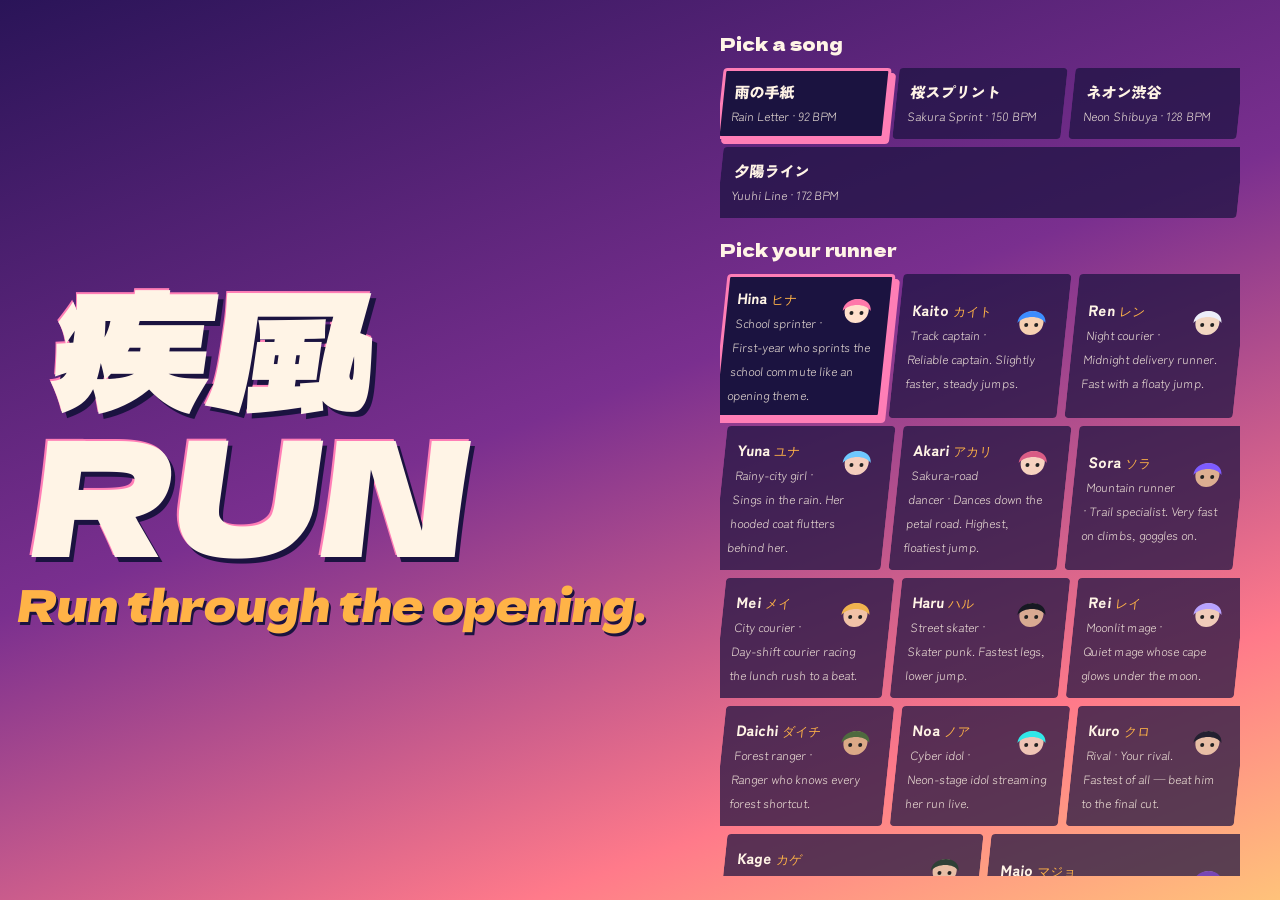
==== commit ed1cf66c: "feat: add 2 CC0 pixel-guest runners (AutoSprite ninja + witch sprite sheets)" ====
--- a/index.html
+++ b/index.html
@@ -36,6 +36,7 @@
 <script src="src/audio.js"></script>
 <script src="src/characters.js"></script>
 <script src="src/animation.js"></script>
+<script src="src/sprites.js"></script>
 <script src="src/environments.js"></script>
 <script src="src/renderer.js"></script>
 <script src="src/weather.js"></script>
